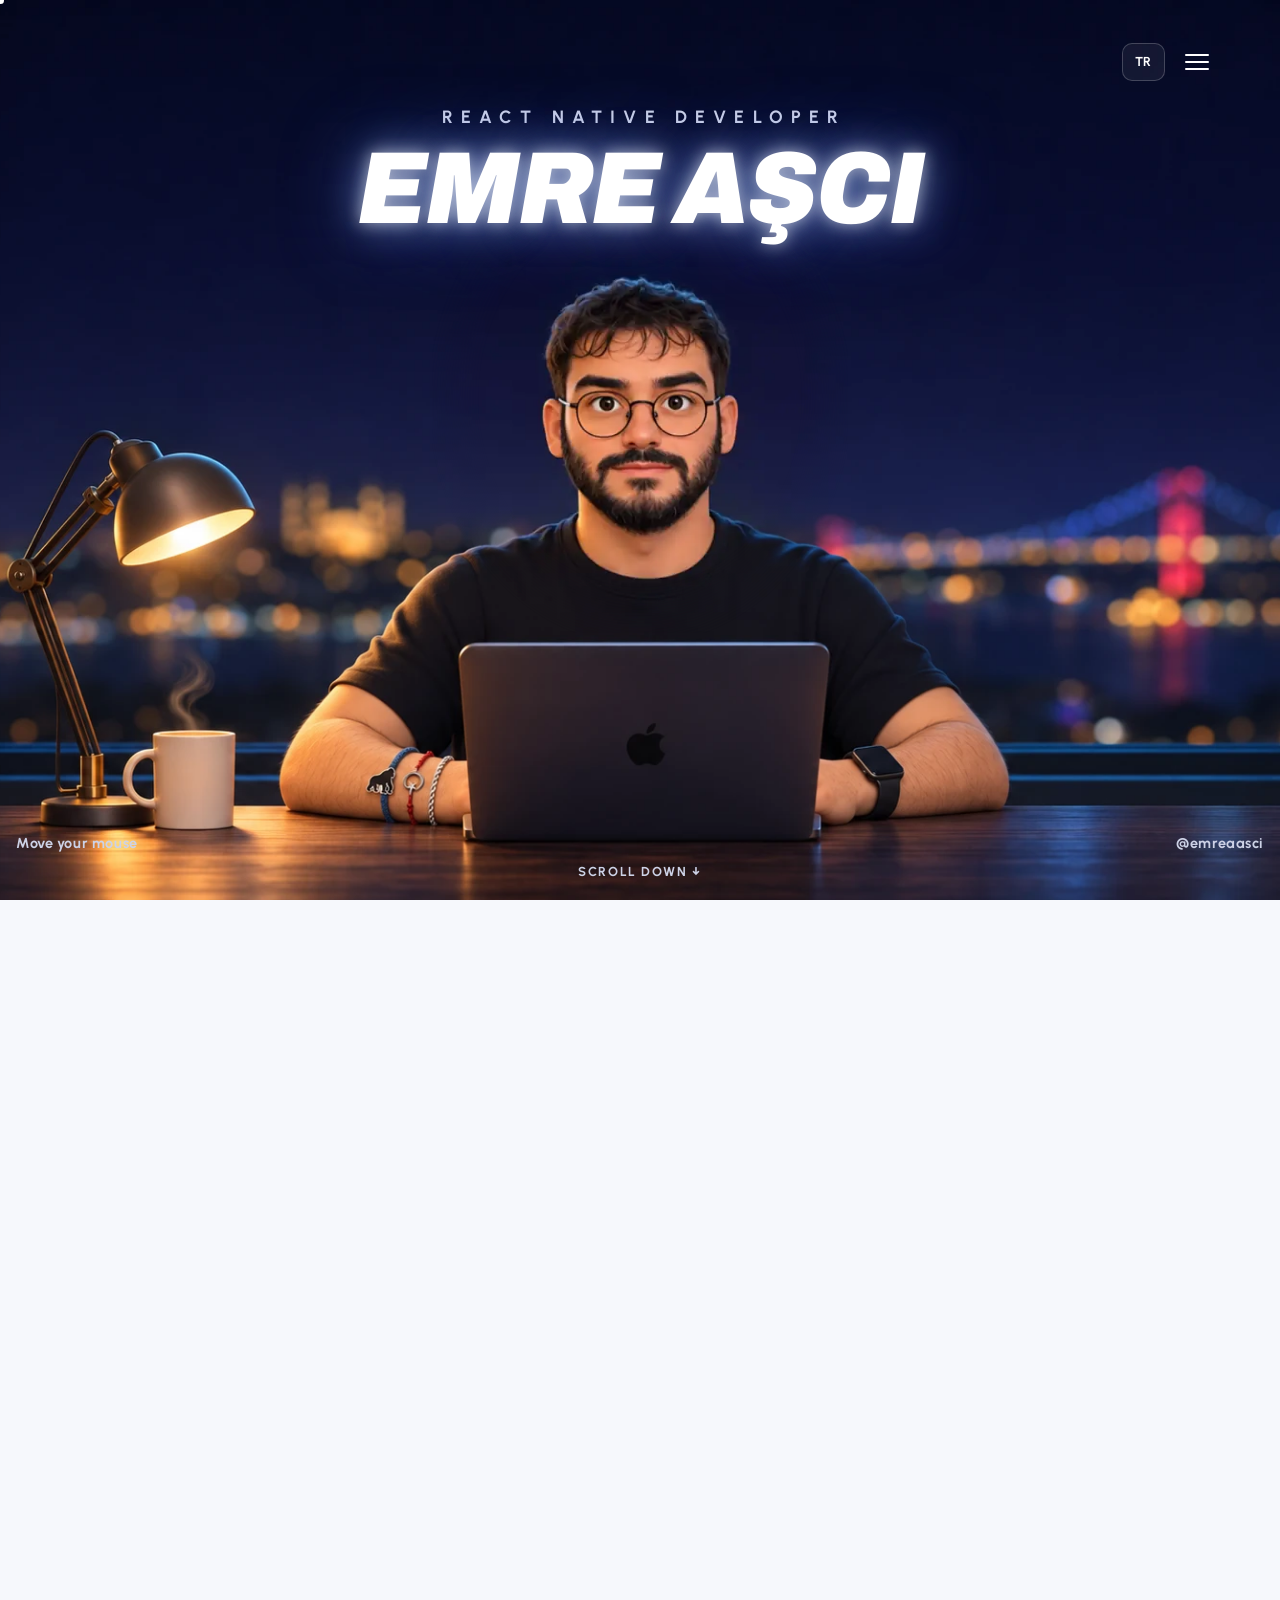
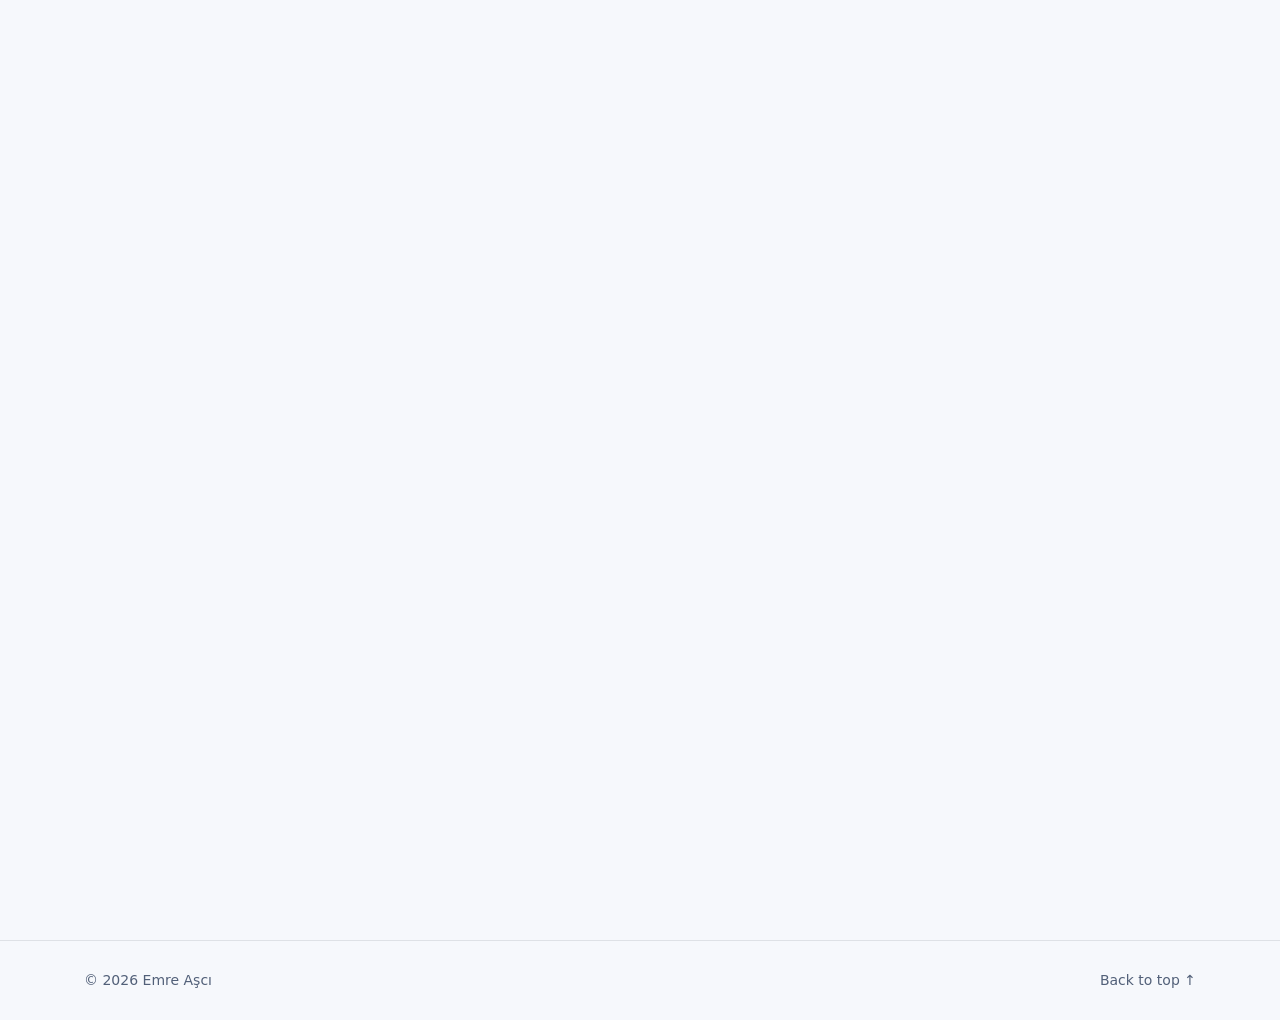
==== index.html @ 595ab2a9 "fix: Safari'de kafa ve kaydırma animasyonu takılıp kalıyordu Safari duraklatılmış videoda kare atlam" ====
<!doctype html>
<html lang="tr" class="no-js">
<head>
  <meta charset="utf-8">
  <meta name="viewport" content="width=device-width, initial-scale=1">
  <title>Emre Aşcı — React Native Developer</title>
  <meta name="description" content="React Native ve Expo ile iOS ve Android uygulamaları geliştiren Bilgisayar Mühendisi. 20.000+ indirme, 10.000+ aktif kullanıcı.">
  <meta property="og:title" content="Emre Aşcı — React Native Developer">
  <meta property="og:description" content="React Native ve Expo ile iOS ve Android uygulamaları geliştiren Bilgisayar Mühendisi.">
  <meta property="og:type" content="website">
  <meta property="og:url" content="https://emreasci.com/">
  <meta name="theme-color" content="#0b1020">
  <link rel="icon" href="assets/favicon.svg" type="image/svg+xml">
  <link rel="stylesheet" href="css/style.css?v=20261101193955">
  <link rel="stylesheet" href="css/anim.css?v=20261101193955">
  <link rel="stylesheet" href="css/hero.css?v=20261101193955">
  <link rel="stylesheet" href="css/phone-ui.css?v=20261101193955">
  <link rel="preconnect" href="https://fonts.googleapis.com">
  <link rel="preconnect" href="https://fonts.gstatic.com" crossorigin>
  <link rel="stylesheet" href="https://fonts.googleapis.com/css2?family=Archivo:ital,wdth,wght@1,62..125,900&family=Urbanist:wght@500;600;700&display=swap">
  <script>document.documentElement.classList.replace('no-js', 'js');</script>
  <script src="js/i18n.js?v=20261101193955" defer></script>
  <script src="js/main.js?v=20261101193955" defer></script>
  <script src="js/hero.js?v=20261101193955" defer></script>
  <script src="js/phone-ui.js?v=20261101193955" defer></script>
</head>
<body>
  <main>
    <div class="story" id="story">
    <section class="hero" id="about" aria-label="Emre Aşcı">
      <div class="hero__frame">
        <img class="hero__plate" src="assets/hero/plate.webp" alt="" width="1670" height="941" fetchpriority="high">
        <canvas class="hero__camera" id="hero-camera" data-frames="assets/desk/camera.json" aria-hidden="true"></canvas>
        <div class="hero__head" id="hero-head" data-look="assets/hero/look.json" aria-hidden="true"></div>

      </div>

      <div class="desk" id="desk-layer" aria-label="Emre'nin masası">
        <div class="desk__frame">
          <img class="desk__plate" src="assets/desk/pov.webp" alt="" width="1916" height="1080" loading="lazy">
          <div class="desk__screen" id="desk-screen" data-quad="838,417 1073,417 1080.4,956.8 834.6,957.3" data-src-width="1916">
            <div class="phone-ui" id="phone-ui">
              <div class="phone-ui__status" aria-hidden="true"><span class="phone-ui__clock">9:41</span><span class="phone-ui__icons"><svg class="sb-signal" viewBox="0 0 17 12"><rect x="0" y="8" width="3" height="4" rx="1"/><rect x="4.6" y="5.5" width="3" height="6.5" rx="1"/><rect x="9.2" y="3" width="3" height="9" rx="1"/><rect x="13.8" y="0" width="3" height="12" rx="1"/></svg><svg class="sb-wifi" viewBox="0 0 16 12"><path d="M1.3 4.8A9.5 9.5 0 0 1 14.7 4.8M3.9 7.4A5.8 5.8 0 0 1 12.1 7.4" fill="none" stroke="currentColor" stroke-width="2.1" stroke-linecap="round"/><path d="M8 11.6L5.6 9.1A3.4 3.4 0 0 1 10.4 9.1Z"/></svg><svg class="sb-battery" viewBox="0 0 28 13"><rect x=".5" y=".5" width="24" height="12" rx="3.8" fill="none" stroke="currentColor" opacity=".4"/><rect x="2.2" y="2.2" width="17" height="8.6" rx="2.2"/><path d="M26 4.5a1.6 1.6 0 0 1 0 4z" opacity=".45"/></svg></span></div>
              <div class="home">
                <div class="home__grid">
                <button class="app-icon" type="button" data-app="about">
                  <span class="app-icon__tile app-icon__tile--avatar"><img src="assets/desk/avatar.webp" alt="" width="64" height="64"></span>
                  <span class="app-icon__label" data-i18n="nav.about">Hakkımda</span>
                </button>
                <button class="app-icon" type="button" data-app="experience">
                  <span class="app-icon__tile" style="--c:#0ea5e9"><svg viewBox="0 0 24 24" aria-hidden="true"><path d="M3 9a2 2 0 0 1 2-2h14a2 2 0 0 1 2 2v9a2 2 0 0 1-2 2H5a2 2 0 0 1-2-2zM8 7V5a2 2 0 0 1 2-2h4a2 2 0 0 1 2 2v2M3 13h18"/></svg></span>
                  <span class="app-icon__label" data-i18n="nav.experience">Deneyim</span>
                </button>
                <button class="app-icon" type="button" data-app="contact">
                  <span class="app-icon__tile" style="--c:#22c55e"><svg viewBox="0 0 24 24" aria-hidden="true"><path d="M3 7a2 2 0 0 1 2-2h14a2 2 0 0 1 2 2v10a2 2 0 0 1-2 2H5a2 2 0 0 1-2-2zM3 7l9 6 9-6"/></svg></span>
                  <span class="app-icon__label" data-i18n="nav.contact">İletişim</span>
                </button>
                <button class="app-icon" type="button" data-app="intime-ik">
                  <span class="app-icon__tile app-icon__tile--img"><img src="assets/icons/intime-ik.webp" alt="" width="64" height="64"></span>
                  <span class="app-icon__label">Intime İK</span>
                </button>
                <button class="app-icon" type="button" data-app="adilpazar">
                  <span class="app-icon__tile app-icon__tile--img"><img src="assets/icons/adilpazar.webp" alt="" width="64" height="64"></span>
                  <span class="app-icon__label">AdilPazar</span>
                </button>
                <button class="app-icon" type="button" data-app="yeni-nesil-ik">
                  <span class="app-icon__tile app-icon__tile--img"><img src="assets/icons/yeni-nesil-ik.webp" alt="" width="64" height="64"></span>
                  <span class="app-icon__label">Yeni Nesil İK</span>
                </button>
                <button class="app-icon" type="button" data-app="nika-ik">
                  <span class="app-icon__tile app-icon__tile--img"><img src="assets/icons/nika-ik.webp" alt="" width="64" height="64"></span>
                  <span class="app-icon__label">Nika İK</span>
                </button>
                <button class="app-icon" type="button" data-app="intime-takip">
                  <span class="app-icon__tile app-icon__tile--img"><img src="assets/icons/intime-takip.webp" alt="" width="64" height="64"></span>
                  <span class="app-icon__label">Intime Takip</span>
                </button>
                <button class="app-icon" type="button" data-app="zaferzone">
                  <span class="app-icon__tile app-icon__tile--img"><img src="assets/icons/zaferzone.webp" alt="" width="64" height="64"></span>
                  <span class="app-icon__label">ZaferZone</span>
                </button>
                <button class="app-icon" type="button" data-app="nikachat">
                  <span class="app-icon__tile app-icon__tile--img"><img src="assets/icons/nikachat.webp" alt="" width="64" height="64"></span>
                  <span class="app-icon__label">NikaChat</span>
                </button>
                <button class="app-icon" type="button" data-app="nikaconnect">
                  <span class="app-icon__tile" style="--c:#2563eb">NX</span>
                  <span class="app-icon__label">NikaConnect</span>
                </button>
                <button class="app-icon" type="button" data-app="nikaphone">
                  <span class="app-icon__tile" style="--c:#16a34a">NP</span>
                  <span class="app-icon__label">NikaPhone</span>
                </button>
                <button class="app-icon" type="button" data-app="waddle">
                  <span class="app-icon__tile app-icon__tile--img"><img src="assets/icons/waddle.webp" alt="" width="64" height="64"></span>
                  <span class="app-icon__label">Waddle</span>
                </button>
                </div>
                <p class="home__hint" data-i18n="phone.hint">Bir uygulamaya dokun</p>
              </div>
              <div class="apps">
              <section class="app" data-app-screen="about" aria-label="Hakkımda" hidden>
                <header class="app__bar">
                  <button class="app__back" type="button" data-close-app><svg viewBox="0 0 24 24" aria-hidden="true"><path d="M15 6l-6 6 6 6"/></svg><span data-i18n="phone.back">Geri</span></button>
                  <span class="app__title" data-i18n="nav.about">Hakkımda</span>
                </header>
                <div class="app__body">
                  <div class="contact-card">
                    <img class="contact-card__avatar" src="assets/desk/avatar.webp" alt="Emre Aşcı" width="128" height="128">
                    <h2 class="contact-card__name">Emre Aşcı</h2>
                    <p class="contact-card__sub">React Native Developer</p>
                  </div>
                  <p class="ios-note" data-i18n="hero.summary">React Native ve Expo ile iOS ve Android uygulamaları geliştiren, 2+ yıl deneyimli Bilgisayar Mühendisiyim. Kurumsal İK uygulamalarından e-ticarete, gerçek zamanlı iletişimden OCR'a kadar fikirleri mağazada yayında olan ürünlere dönüştürüyorum.</p>
                  <p class="ios-sec" data-i18n="phone.sec.numbers">Rakamlar</p>
                  <ul class="ios-group">
                    <li class="row"><span data-i18n="about.downloads">İndirme</span><span class="row__value stat__num" data-count="20" data-suffix="K+">20K+</span></li>
                    <li class="row"><span data-i18n="about.users">Aktif kullanıcı</span><span class="row__value stat__num" data-count="10" data-suffix="K+">10K+</span></li>
                    <li class="row"><span data-i18n="about.years">Yıl deneyim</span><span class="row__value stat__num" data-count="2" data-suffix="+">2+</span></li>
                    <li class="row"><span data-i18n="about.projects">Yayınlanan proje</span><span class="row__value stat__num" data-count="9" data-suffix="">9</span></li>
                  </ul>
                  <p class="ios-sec" data-i18n="phone.sec.education">Eğitim</p>
                  <ul class="ios-group">
                    <li class="row row--stack"><span data-i18n="education.degree">Bilgisayar Mühendisliği, Lisans</span><span class="row__sub">Bandırma Onyedi Eylül Üniversitesi · 2020–2024</span></li>
                  </ul>
                  <p class="ios-sec" data-i18n="phone.sec.skills">Yetenekler</p>
                  <ul class="ios-group">
                    <li class="row row--stack"><span data-i18n="skills.mobile">Mobil</span><span class="row__sub">React Native, Expo, TypeScript, Swift, Kotlin, Expo Modules API, Config Plugins, Expo Router</span></li>
                    <li class="row row--stack"><span data-i18n="skills.ui">Arayüz ve durum</span><span class="row__sub">Reanimated, Skia, Lottie, NativeWind, React Native Paper, Redux Toolkit, Zustand, TanStack Query</span></li>
                    <li class="row row--stack"><span data-i18n="skills.realtime">Gerçek zamanlı iletişim</span><span class="row__sub">SignalR, WebSocket, WebRTC, LiveKit, SIP / Linphone, Asterisk, CallKit, PushKit</span></li>
                    <li class="row row--stack"><span data-i18n="skills.device">Cihaz özellikleri</span><span class="row__sub" data-i18n="skills.device.list">Bluetooth Low Energy, NFC (HCE), kamera ve QR, harita, arka plan konum, SQLite ile çevrimdışı</span></li>
                    <li class="row row--stack"><span data-i18n="skills.devops">Yayın ve DevOps</span><span class="row__sub">EAS Build / Submit / Update, App Store Connect, Google Play Console, Docker, Nginx, GitLab CI, GitHub Actions</span></li>
                    <li class="row row--stack"><span data-i18n="skills.ai">Yapay zekâ</span><span class="row__sub" data-i18n="skills.ai.list">Python, PaddleOCR, Whisper ve Faster-Whisper fine-tuning, Claude Code ile yapay zekâ destekli geliştirme</span></li>
                  </ul>
                </div>
              </section>
              <section class="app" data-app-screen="experience" aria-label="Deneyim" hidden>
                <header class="app__bar">
                  <button class="app__back" type="button" data-close-app><svg viewBox="0 0 24 24" aria-hidden="true"><path d="M15 6l-6 6 6 6"/></svg><span data-i18n="phone.back">Geri</span></button>
                  <span class="app__title" data-i18n="nav.experience">Deneyim</span>
                </header>
                <div class="app__body">
                  <div class="exp-head">
                    <span class="exp-head__logo" aria-hidden="true">in</span>
                    <div><h2>React Native Developer</h2><p>Intime Info Yazılım Çözümleri A.Ş.</p><p class="exp-head__meta"><span data-i18n="experience.date">09/2024 — Devam ediyor</span> · <span data-i18n="experience.location">İstanbul</span></p></div>
                  </div>
                  <p class="ios-sec" data-i18n="phone.sec.work">Yaptıklarım</p>
                  <ul class="ios-group">
                    <li class="row row--text" data-i18n="experience.b1">PDKS, izin, masraf ve avans dahil 20 modüllü Intime İK uygulamasını geliştirdim: 20.000+ indirme, 10.000+ aktif kullanıcı.</li>
                    <li class="row row--text" data-i18n="experience.b2">PaddleOCR'ı fine-tune ederek fiş fotoğrafından işyeri, tarih ve tutarı otomatik çıkaran masraf özelliğini yaptım.</li>
                    <li class="row row--text" data-i18n="experience.b3">AdilPazar e-ticaret uygulamasını iOS ve Android için sıfırdan tek başıma geliştirip yayına aldım (10.000+ indirme).</li>
                    <li class="row row--text" data-i18n="experience.b4">SignalR/WebSocket ile gerçek zamanlı mesajlaşma, Linphone SDK ile VoIP ve uygulama kapalıyken çalışan konum takibi geliştirdim.</li>
                    <li class="row row--text" data-i18n="experience.b5">Whisper'ı fine-tune ederek santral görüşmelerini metne çeviren bir STT modeli eğittim; EAS, TestFlight ve Google Play yayın süreçlerini yönettim.</li>
                  </ul>
                  <p class="ios-sec" data-i18n="phone.sec.stack">Teknolojiler</p>
                  <ul class="ios-group">
                    <li class="row row--text">React Native · Expo · TypeScript · Redux Toolkit · Firebase · SignalR · PaddleOCR · Whisper</li>
                  </ul>
                </div>
              </section>
              <section class="app" data-app-screen="contact" aria-label="İletişim" hidden>
                <header class="app__bar">
                  <button class="app__back" type="button" data-close-app><svg viewBox="0 0 24 24" aria-hidden="true"><path d="M15 6l-6 6 6 6"/></svg><span data-i18n="phone.back">Geri</span></button>
                  <span class="app__title" data-i18n="nav.contact">İletişim</span>
                </header>
                <div class="app__body">
                  <div class="contact-card">
                    <img class="contact-card__avatar" src="assets/desk/avatar.webp" alt="" width="128" height="128">
                    <h2 class="contact-card__name">Emre Aşcı</h2>
                    <p class="contact-card__sub" data-i18n="contact.lead">Yeni bir uygulama fikri, iş teklifi ya da sadece merhaba demek için yazabilirsin.</p>
                  </div>
                  <div class="ios-actions">
                    <a class="ios-action" href="mailto:emreaasci@gmail.com"><svg viewBox="0 0 24 24"><path d="M3 7a2 2 0 0 1 2-2h14a2 2 0 0 1 2 2v10a2 2 0 0 1-2 2H5a2 2 0 0 1-2-2zM3 7l9 6 9-6"/></svg><span data-i18n="phone.act.mail">e-posta</span></a>
                    <a class="ios-action" href="https://linkedin.com/in/emreaasci" target="_blank" rel="noopener"><svg viewBox="0 0 24 24"><path d="M6 9v9M6 6v.01M10 18v-5a3 3 0 0 1 6 0v5M10 10v8"/></svg><span>LinkedIn</span></a>
                    <a class="ios-action" href="https://github.com/emreaasci" target="_blank" rel="noopener"><svg viewBox="0 0 24 24"><path d="M9 19c-4 1.3-4-2-6-2.5m12 4.5v-3.5c0-1 .1-1.4-.5-2 2.8-.3 5.5-1.4 5.5-6a4.6 4.6 0 0 0-1.3-3.2 4.2 4.2 0 0 0-.1-3.2s-1.1-.3-3.5 1.3a12 12 0 0 0-6.2 0C6.5 2.8 5.4 3.1 5.4 3.1a4.2 4.2 0 0 0-.1 3.2A4.6 4.6 0 0 0 4 9.5c0 4.6 2.7 5.7 5.5 6-.6.6-.6 1.2-.5 2V21"/></svg><span>GitHub</span></a>
                  </div>
                  <ul class="ios-group">
                    <li class="row row--stack"><span class="row__label" data-i18n="phone.act.mail">e-posta</span><a class="row__link" href="mailto:emreaasci@gmail.com">emreaasci@gmail.com</a></li>
                    <li class="row row--stack"><span class="row__label">LinkedIn</span><a class="row__link" href="https://linkedin.com/in/emreaasci" target="_blank" rel="noopener">linkedin.com/in/emreaasci</a></li>
                    <li class="row row--stack"><span class="row__label">GitHub</span><a class="row__link" href="https://github.com/emreaasci" target="_blank" rel="noopener">github.com/emreaasci</a></li>
                  </ul>
                </div>
              </section>
              <section class="app app--project" data-app-screen="intime-ik" aria-label="Intime İK" hidden>
                <header class="app__bar">
                  <button class="app__back" type="button" data-close-app><svg viewBox="0 0 24 24" aria-hidden="true"><path d="M15 6l-6 6 6 6"/></svg><span data-i18n="phone.back">Geri</span></button>
                  <span class="app__title">Intime İK</span>
                </header>
                <div class="app__body">
                  <div class="store-head">
                    <span class="app-icon__tile app-icon__tile--img"><img src="assets/icons/intime-ik.webp" alt="" width="64" height="64"></span>
                    <div><h2>Intime İK</h2><p>React Native</p></div>
                  </div>
                  <p class="ios-note" data-i18n="projects.intime-ik.desc">PDKS, izin, masraf ve avans dahil 20 modüllü insan kaynakları uygulaması. Masraf modülünde fiş fotoğrafından OCR ile otomatik masraf girişi.</p>
                  <ul class="ios-group">
                    <li class="row"><span data-i18n="projects.kpi.downloads">indirme</span><span class="row__value">20K+</span></li>
                    <li class="row"><span data-i18n="projects.kpi.users">aktif kullanıcı</span><span class="row__value">10K+</span></li>
                  </ul>
                  <p class="ios-sec" data-i18n="phone.sec.stack">Teknolojiler</p>
                  <ul class="ios-group">
                    <li class="row row--text">React Native · Expo · PaddleOCR</li>
                  </ul>
                  <ul class="ios-group">
                    <li class="row"><a class="row__link row__link--full" href="https://apps.apple.com/tr/app/i-ntime-i-k/id6476069338" target="_blank" rel="noopener">App Store<svg class="row__chev" viewBox="0 0 24 24" aria-hidden="true"><path d="M9 6l6 6-6 6"/></svg></a></li>
                  </ul>
                </div>
              </section>
              <section class="app app--project" data-app-screen="adilpazar" aria-label="AdilPazar" hidden>
                <header class="app__bar">
                  <button class="app__back" type="button" data-close-app><svg viewBox="0 0 24 24" aria-hidden="true"><path d="M15 6l-6 6 6 6"/></svg><span data-i18n="phone.back">Geri</span></button>
                  <span class="app__title">AdilPazar</span>
                </header>
                <div class="app__body">
                  <div class="store-head">
                    <span class="app-icon__tile app-icon__tile--img"><img src="assets/icons/adilpazar.webp" alt="" width="64" height="64"></span>
                    <div><h2>AdilPazar</h2><p>React Native</p></div>
                  </div>
                  <p class="ios-note" data-i18n="projects.adilpazar.desc">iOS ve Android e-ticaret uygulaması. Sıfırdan tek başıma geliştirip yayına aldım; Firebase ve Meta Ads entegrasyonuyla kampanyalar ölçülebilir hale geldi.</p>
                  <ul class="ios-group">
                    <li class="row"><span data-i18n="projects.kpi.downloads">indirme</span><span class="row__value">10K+</span></li>
                    <li class="row"><span data-i18n="projects.kpi.solo">geliştirme</span><span class="row__value">Solo</span></li>
                  </ul>
                  <p class="ios-sec" data-i18n="phone.sec.stack">Teknolojiler</p>
                  <ul class="ios-group">
                    <li class="row row--text">React Native · Expo · Firebase · Meta SDK</li>
                  </ul>
                  <ul class="ios-group">
                    <li class="row"><a class="row__link row__link--full" href="https://apps.apple.com/tr/app/adilpazar/id6621252954" target="_blank" rel="noopener">App Store<svg class="row__chev" viewBox="0 0 24 24" aria-hidden="true"><path d="M9 6l6 6-6 6"/></svg></a></li>
                    <li class="row"><a class="row__link row__link--full" href="https://play.google.com/store/apps/details?id=com.adilpazar.adilpazarapp" target="_blank" rel="noopener">Google Play<svg class="row__chev" viewBox="0 0 24 24" aria-hidden="true"><path d="M9 6l6 6-6 6"/></svg></a></li>
                  </ul>
                </div>
              </section>
              <section class="app app--project" data-app-screen="yeni-nesil-ik" aria-label="Yeni Nesil İK" hidden>
                <header class="app__bar">
                  <button class="app__back" type="button" data-close-app><svg viewBox="0 0 24 24" aria-hidden="true"><path d="M15 6l-6 6 6 6"/></svg><span data-i18n="phone.back">Geri</span></button>
                  <span class="app__title">Yeni Nesil İK</span>
                </header>
                <div class="app__body">
                  <div class="store-head">
                    <span class="app-icon__tile app-icon__tile--img"><img src="assets/icons/yeni-nesil-ik.webp" alt="" width="64" height="64"></span>
                    <div><h2>Yeni Nesil İK</h2><p>React Native</p></div>
                  </div>
                  <p class="ios-note" data-i18n="projects.yeni-nesil-ik.desc">Intime İK kod tabanını farklı bir markaya uyarlayarak ayrı bir ürün olarak çıkardığım İK uygulaması.</p>
                  <p class="ios-sec" data-i18n="phone.sec.stack">Teknolojiler</p>
                  <ul class="ios-group">
                    <li class="row row--text">React Native · Expo · White-label</li>
                  </ul>
                  <ul class="ios-group">
                    <li class="row"><a class="row__link row__link--full" href="https://apps.apple.com/tr/app/yeni-nesil-ik/id6748312376" target="_blank" rel="noopener">App Store<svg class="row__chev" viewBox="0 0 24 24" aria-hidden="true"><path d="M9 6l6 6-6 6"/></svg></a></li>
                  </ul>
                </div>
              </section>
              <section class="app app--project" data-app-screen="nika-ik" aria-label="Nika İK" hidden>
                <header class="app__bar">
                  <button class="app__back" type="button" data-close-app><svg viewBox="0 0 24 24" aria-hidden="true"><path d="M15 6l-6 6 6 6"/></svg><span data-i18n="phone.back">Geri</span></button>
                  <span class="app__title">Nika İK</span>
                </header>
                <div class="app__body">
                  <div class="store-head">
                    <span class="app-icon__tile app-icon__tile--img"><img src="assets/icons/nika-ik.webp" alt="" width="64" height="64"></span>
                    <div><h2>Nika İK</h2><p>React Native</p></div>
                  </div>
                  <p class="ios-note" data-i18n="projects.nika-ik.desc">Aynı kod tabanından türetilen, kendi markasıyla yayında olan bir başka İK uygulaması.</p>
                  <p class="ios-sec" data-i18n="phone.sec.stack">Teknolojiler</p>
                  <ul class="ios-group">
                    <li class="row row--text">React Native · Expo · White-label</li>
                  </ul>
                  <ul class="ios-group">
                    <li class="row"><a class="row__link row__link--full" href="https://apps.apple.com/tr/app/nika-ik/id6743707363" target="_blank" rel="noopener">App Store<svg class="row__chev" viewBox="0 0 24 24" aria-hidden="true"><path d="M9 6l6 6-6 6"/></svg></a></li>
                    <li class="row"><a class="row__link row__link--full" href="https://play.google.com/store/apps/details?id=com.nikateknoloji.nikaik" target="_blank" rel="noopener">Google Play<svg class="row__chev" viewBox="0 0 24 24" aria-hidden="true"><path d="M9 6l6 6-6 6"/></svg></a></li>
                  </ul>
                </div>
              </section>
              <section class="app app--project" data-app-screen="intime-takip" aria-label="Intime Takip" hidden>
                <header class="app__bar">
                  <button class="app__back" type="button" data-close-app><svg viewBox="0 0 24 24" aria-hidden="true"><path d="M15 6l-6 6 6 6"/></svg><span data-i18n="phone.back">Geri</span></button>
                  <span class="app__title">Intime Takip</span>
                </header>
                <div class="app__body">
                  <div class="store-head">
                    <span class="app-icon__tile app-icon__tile--img"><img src="assets/icons/intime-takip.webp" alt="" width="64" height="64"></span>
                    <div><h2>Intime Takip</h2><p>React Native</p></div>
                  </div>
                  <p class="ios-note" data-i18n="projects.intime-takip.desc">Saha çalışanlarını mesai saatlerinde, uygulama kapalıyken bile konum güncellemeleriyle takip eden uygulama.</p>
                  <p class="ios-sec" data-i18n="phone.sec.stack">Teknolojiler</p>
                  <ul class="ios-group">
                    <li class="row row--text">React Native · <span data-i18n="projects.tag.bglocation">Arka plan konum</span></li>
                  </ul>
                  <ul class="ios-group">
                    <li class="row"><a class="row__link row__link--full" href="https://apps.apple.com/tr/app/intimetakip-saha-y%C3%B6netimi/id6748349379" target="_blank" rel="noopener">App Store<svg class="row__chev" viewBox="0 0 24 24" aria-hidden="true"><path d="M9 6l6 6-6 6"/></svg></a></li>
                    <li class="row"><a class="row__link row__link--full" href="https://play.google.com/store/apps/details?id=com.developerintime.intimetakip" target="_blank" rel="noopener">Google Play<svg class="row__chev" viewBox="0 0 24 24" aria-hidden="true"><path d="M9 6l6 6-6 6"/></svg></a></li>
                  </ul>
                </div>
              </section>
              <section class="app app--project" data-app-screen="zaferzone" aria-label="ZaferZone" hidden>
                <header class="app__bar">
                  <button class="app__back" type="button" data-close-app><svg viewBox="0 0 24 24" aria-hidden="true"><path d="M15 6l-6 6 6 6"/></svg><span data-i18n="phone.back">Geri</span></button>
                  <span class="app__title">ZaferZone</span>
                </header>
                <div class="app__body">
                  <div class="store-head">
                    <span class="app-icon__tile app-icon__tile--img"><img src="assets/icons/zaferzone.webp" alt="" width="64" height="64"></span>
                    <div><h2>ZaferZone</h2><p>React Native</p></div>
                  </div>
                  <p class="ios-note" data-i18n="projects.zaferzone.desc">Okul giriş-çıkış ve geç kalma bilgisini velilere anında bildiren, veli, öğrenci, öğretmen ve güvenlik rollerine sahip okul uygulaması.</p>
                  <p class="ios-sec" data-i18n="phone.sec.stack">Teknolojiler</p>
                  <ul class="ios-group">
                    <li class="row row--text">React Native · <span data-i18n="projects.tag.push">Push bildirim</span></li>
                  </ul>
                  <ul class="ios-group">
                    <li class="row"><a class="row__link row__link--full" href="https://apps.apple.com/tr/app/zafer-zone/id6808615714" target="_blank" rel="noopener">App Store<svg class="row__chev" viewBox="0 0 24 24" aria-hidden="true"><path d="M9 6l6 6-6 6"/></svg></a></li>
                  </ul>
                </div>
              </section>
              <section class="app app--project" data-app-screen="nikachat" aria-label="NikaChat" hidden>
                <header class="app__bar">
                  <button class="app__back" type="button" data-close-app><svg viewBox="0 0 24 24" aria-hidden="true"><path d="M15 6l-6 6 6 6"/></svg><span data-i18n="phone.back">Geri</span></button>
                  <span class="app__title">NikaChat</span>
                </header>
                <div class="app__body">
                  <div class="store-head">
                    <span class="app-icon__tile app-icon__tile--img"><img src="assets/icons/nikachat.webp" alt="" width="64" height="64"></span>
                    <div><h2>NikaChat</h2><p>React Native</p></div>
                  </div>
                  <p class="ios-note" data-i18n="projects.nikachat.desc">Gerçek zamanlı mesajlaşma ve dosya paylaşımı uygulaması.</p>
                  <p class="ios-sec" data-i18n="phone.sec.stack">Teknolojiler</p>
                  <ul class="ios-group">
                    <li class="row row--text">React Native · SignalR · WebSocket</li>
                  </ul>
                  <ul class="ios-group">
                    <li class="row"><a class="row__link row__link--full" href="https://apps.apple.com/tr/app/nikachat/id6761252189" target="_blank" rel="noopener">App Store<svg class="row__chev" viewBox="0 0 24 24" aria-hidden="true"><path d="M9 6l6 6-6 6"/></svg></a></li>
                    <li class="row"><a class="row__link row__link--full" href="https://play.google.com/store/apps/details?id=com.nikateknoloji.nikachat" target="_blank" rel="noopener">Google Play<svg class="row__chev" viewBox="0 0 24 24" aria-hidden="true"><path d="M9 6l6 6-6 6"/></svg></a></li>
                  </ul>
                </div>
              </section>
              <section class="app app--project" data-app-screen="nikaconnect" aria-label="NikaConnect" hidden>
                <header class="app__bar">
                  <button class="app__back" type="button" data-close-app><svg viewBox="0 0 24 24" aria-hidden="true"><path d="M15 6l-6 6 6 6"/></svg><span data-i18n="phone.back">Geri</span></button>
                  <span class="app__title">NikaConnect</span>
                </header>
                <div class="app__body">
                  <div class="store-head">
                    <span class="app-icon__tile" style="--c:#2563eb">NX</span>
                    <div><h2>NikaConnect</h2><p>React Native</p></div>
                  </div>
                  <p class="ios-note" data-i18n="projects.nikaconnect.desc">Mesajlaşma, sesli ve görüntülü görüşmeyi bir arada sunan iletişim uygulaması.</p>
                  <p class="ios-sec" data-i18n="phone.sec.stack">Teknolojiler</p>
                  <ul class="ios-group">
                    <li class="row row--text">React Native · WebRTC · LiveKit</li>
                  </ul>
                </div>
              </section>
              <section class="app app--project" data-app-screen="nikaphone" aria-label="NikaPhone" hidden>
                <header class="app__bar">
                  <button class="app__back" type="button" data-close-app><svg viewBox="0 0 24 24" aria-hidden="true"><path d="M15 6l-6 6 6 6"/></svg><span data-i18n="phone.back">Geri</span></button>
                  <span class="app__title">NikaPhone</span>
                </header>
                <div class="app__body">
                  <div class="store-head">
                    <span class="app-icon__tile" style="--c:#16a34a">NP</span>
                    <div><h2>NikaPhone</h2><p>React Native</p></div>
                  </div>
                  <p class="ios-note" data-i18n="projects.nikaphone.desc">Asterisk santraline SIP ile bağlanan, native modül tabanlı sesli ve görüntülü görüşme uygulaması.</p>
                  <p class="ios-sec" data-i18n="phone.sec.stack">Teknolojiler</p>
                  <ul class="ios-group">
                    <li class="row row--text">React Native · Linphone SDK · Asterisk · SIP</li>
                  </ul>
                </div>
              </section>
              <section class="app app--project" data-app-screen="waddle" aria-label="Waddle" hidden>
                <header class="app__bar">
                  <button class="app__back" type="button" data-close-app><svg viewBox="0 0 24 24" aria-hidden="true"><path d="M15 6l-6 6 6 6"/></svg><span data-i18n="phone.back">Geri</span></button>
                  <span class="app__title">Waddle</span>
                </header>
                <div class="app__body">
                  <div class="store-head">
                    <span class="app-icon__tile app-icon__tile--img"><img src="assets/icons/waddle.webp" alt="" width="64" height="64"></span>
                    <div><h2>Waddle</h2><p>React Native</p></div>
                  </div>
                  <p class="ios-note" data-i18n="projects.waddle.desc">Hava durumunu sıkıcı olmaktan çıkaran bir uygulama: her hava için Skia ile çizilmiş, efektli ayrı bir sahne. Ana ekran widget'ları, sabah özeti ve yağmur bildirimleri; 12 dilde.</p>
                  <p class="ios-sec" data-i18n="phone.sec.stack">Teknolojiler</p>
                  <ul class="ios-group">
                    <li class="row row--text">React Native · Expo · Skia · Reanimated · WeatherKit · Cloudflare Workers</li>
                  </ul>
                  <ul class="ios-group">
                    <li class="row"><a class="row__link row__link--full" href="apps/waddle/privacy/" target="_blank" rel="noopener"><span data-i18n="phone.privacy">Gizlilik Politikası</span><svg class="row__chev" viewBox="0 0 24 24" aria-hidden="true"><path d="M9 6l6 6-6 6"/></svg></a></li>
                  </ul>
                </div>
              </section>
            </div>
              <div class="lock" id="lock-screen">
              <p class="lock__date">1 Kas Paz</p>
              <p class="lock__time">9:41</p>
              <div class="lock__bottom">
                <span class="lock__btn" aria-hidden="true"><svg viewBox="0 0 24 24"><path d="M9 2h6l-1 7h-4zM10 9h4v13h-4z"/></svg></span>
                <button class="lock__unlock" type="button" data-i18n="lock.hint">Açmak için yukarı kaydır</button>
                <span class="lock__btn" aria-hidden="true"><svg viewBox="0 0 24 24"><path d="M4 8h3l2-3h6l2 3h3v11H4zM12 17a4 4 0 1 0 0-8 4 4 0 0 0 0 8z"/></svg></span>
              </div>
            </div>
            <div class="phone-ui__homebar" aria-hidden="true"></div>
            </div>
          </div>
        </div>
      </div>

      <div class="hero__copy">
        <p class="hero__eyebrow">React Native Developer</p>
        <h1 class="hero__title">EMRE AŞCI</h1>
      </div>
      <p class="hero__caption hero__caption--left" data-i18n="hero.hint">Fareni gezdir</p>
      <a class="hero__caption hero__caption--right" href="https://github.com/emreaasci" target="_blank" rel="noopener">@emreaasci</a>

      <header class="header">
        <div class="hero__actions">
          <button class="lang-toggle" id="lang-toggle" type="button" aria-label="Switch to English">EN</button>
          <button class="menu-toggle" id="menu-toggle" type="button" aria-expanded="false" aria-controls="nav" aria-label="Menü">
            <span></span><span></span><span></span>
          </button>
        </div>
        <nav class="nav" id="nav" aria-label="Menü">
          <a href="#desk" data-open-app="about" data-i18n="nav.about">Hakkımda</a>
          <a href="#desk" data-open-app="experience" data-i18n="nav.experience">Deneyim</a>
          <a href="#desk" data-open-app="intime-ik" data-i18n="nav.projects">Projeler</a>
          <a href="#desk" data-open-app="about" data-i18n="nav.skills">Yetenekler</a>
          <a href="#desk" data-open-app="contact" data-i18n="nav.contact">İletişim</a>
        </nav>
      </header>

      <div class="cursor" aria-hidden="true"><span class="cursor__ring"></span><span class="cursor__dot"></span></div>
      <a class="hero__scroll" href="#desk" data-i18n="hero.scroll">Aşağı kaydır</a>
    </section>
    <span class="story__end" id="desk" aria-hidden="true"></span>
    </div>

  </main>

  <footer class="footer">
    <div class="container footer__inner">
      <p>© 2026 Emre Aşcı</p>
      <!-- Uygulamalar / Gizlilik politikası linkleri buraya gelecek -->
      <a href="#about" data-i18n="footer.top">Başa dön ↑</a>
    </div>
  </footer>
</body>
</html>
---- css/style.css ----
:root {
  --bg: #0b1020;
  --bg-2: #111831;
  --surface: #141c36;
  --surface-2: #1b2445;
  --border: rgba(148, 163, 184, 0.16);
  --border-strong: rgba(148, 163, 184, 0.32);
  --text: #e6ebf5;
  --muted: #94a3b8;
  --accent: #22d3ee;
  --accent-ink: #04252c;
  --accent-soft: rgba(34, 211, 238, 0.12);
  --accent-2: #f472b6;
  --accent-2-ink: #4a0d2a;
  --phone-frame: #cbd5e1;
  --radius: 14px;
  --maxw: 1160px;
  --font: ui-sans-serif, system-ui, -apple-system, "Segoe UI", Roboto, "Helvetica Neue", Arial, sans-serif;
  --mono: ui-monospace, SFMono-Regular, Menlo, Consolas, monospace;
  color-scheme: dark;
}

@media (prefers-color-scheme: light) {
  :root {
    --bg: #f6f8fc;
    --bg-2: #eef2f9;
    --surface: #ffffff;
    --surface-2: #f1f5fb;
    --border: rgba(15, 23, 42, 0.1);
    --border-strong: rgba(15, 23, 42, 0.2);
    --text: #0f172a;
    --muted: #526079;
    --accent: #0e7490;
    --accent-ink: #ffffff;
    --accent-soft: rgba(14, 116, 144, 0.1);
    --accent-2: #db2777;
    --accent-2-ink: #ffffff;
    --phone-frame: #1e293b;
    color-scheme: light;
  }
}

*, *::before, *::after { box-sizing: border-box; }

html { scroll-behavior: smooth; scroll-padding-top: 80px; }

body {
  margin: 0;
  background: var(--bg);
  color: var(--text);
  font-family: var(--font);
  font-size: 17px;
  line-height: 1.65;
  -webkit-font-smoothing: antialiased;
  overflow-x: hidden;
}

img { max-width: 100%; display: block; }
.nowrap { white-space: nowrap; }
a { color: inherit; }

.container { width: 100%; max-width: var(--maxw); margin: 0 auto; padding: 0 24px; }
@media (max-width: 600px) { .container { padding: 0 16px; } }

/* Header */
.header {
  position: sticky; top: 0; z-index: 50;
  background: color-mix(in srgb, var(--bg) 82%, transparent);
  border-bottom: 1px solid var(--border);
}
@supports (backdrop-filter: blur(8px)) {
  .header { backdrop-filter: saturate(160%) blur(12px); -webkit-backdrop-filter: saturate(160%) blur(12px); }
}
.header__inner { display: flex; align-items: center; justify-content: space-between; gap: 16px; height: 64px; }
.logo { display: flex; align-items: center; gap: 10px; text-decoration: none; font-weight: 700; letter-spacing: -0.01em; }
.logo__mark {
  display: grid; place-items: center; width: 34px; height: 34px; border-radius: 10px;
  background: var(--accent); color: var(--accent-ink); font-size: 13px; font-weight: 800;
}
.nav { display: flex; gap: 4px; }
.nav a {
  text-decoration: none; color: var(--muted); font-size: 15px; font-weight: 500;
  padding: 8px 12px; border-radius: 10px; transition: color .2s, background-color .2s;
}
.nav a:hover { color: var(--text); background: var(--surface); }
.header__actions { display: flex; align-items: center; gap: 8px; }
.lang-toggle {
  font: inherit; font-size: 13px; font-weight: 700; letter-spacing: .04em; cursor: pointer;
  color: var(--text); background: var(--surface); border: 1px solid var(--border-strong);
  border-radius: 10px; padding: 7px 12px; transition: border-color .2s, color .2s;
}
.lang-toggle:hover { border-color: var(--accent); color: var(--accent); }
.menu-toggle {
  display: none; width: 40px; height: 40px; border-radius: 10px; cursor: pointer;
  background: var(--surface); border: 1px solid var(--border-strong);
  flex-direction: column; align-items: center; justify-content: center; gap: 6px;
}
.menu-toggle span { display: block; width: 18px; height: 2px; border-radius: 2px; background: var(--text); transition: transform .25s; }
.menu-toggle[aria-expanded="true"] span:first-child { transform: translateY(4px) rotate(45deg); }
.menu-toggle[aria-expanded="true"] span:last-child { transform: translateY(-4px) rotate(-45deg); }

@media (max-width: 760px) {
  .menu-toggle { display: flex; }
  .nav {
    position: absolute; top: 64px; left: 0; right: 0;
    flex-direction: column; gap: 0; padding: 8px 16px 16px;
    background: var(--bg); border-bottom: 1px solid var(--border);
    display: none;
  }
  .nav.is-open { display: flex; }
  .nav a { padding: 12px; font-size: 17px; }
}

/* Buttons */
.btn {
  display: inline-flex; align-items: center; justify-content: center; gap: 8px;
  padding: 13px 22px; border-radius: 12px; font-weight: 600; font-size: 16px;
  text-decoration: none; border: 1px solid transparent;
  transition: transform .2s, background-color .2s, border-color .2s, color .2s;
}
.btn:hover { transform: translateY(-2px); }
.btn--primary { background: var(--accent); color: var(--accent-ink); }
.btn--ghost { border-color: var(--border-strong); color: var(--text); background: transparent; }
.btn--ghost:hover { border-color: var(--accent); color: var(--accent); }

/* Hero */
.hero { position: relative; padding: 72px 0 48px; overflow: hidden; }
.hero::before, .hero::after {
  content: ""; position: absolute; z-index: -1; border-radius: 50%; pointer-events: none;
  filter: blur(80px); opacity: .5;
}
.hero::before { width: 520px; height: 520px; right: -120px; top: -80px; background: var(--accent-soft); opacity: 1; }
.hero::after { width: 360px; height: 360px; left: -140px; bottom: 40px; background: color-mix(in srgb, var(--accent-2) 14%, transparent); opacity: 1; }
.hero__inner { display: grid; grid-template-columns: minmax(0, 1.1fr) minmax(0, .9fr); gap: 48px; align-items: center; }
.eyebrow { display: inline-flex; align-items: center; gap: 10px; margin: 0 0 12px; color: var(--muted); font-weight: 500; }
.dot { width: 8px; height: 8px; border-radius: 50%; background: #34d399; box-shadow: 0 0 0 4px rgba(52, 211, 153, .18); }
.hero__title { font-size: clamp(48px, 8vw, 88px); line-height: 1; letter-spacing: -0.035em; margin: 0 0 16px; font-weight: 800; }
.hero__role { font-family: var(--mono); font-size: clamp(15px, 2vw, 18px); color: var(--accent); margin: 0 0 20px; }
.hero__role-sep { color: var(--muted); margin: 0 6px; }
.hero__summary { color: var(--muted); font-size: 18px; max-width: 34em; margin: 0 0 32px; }
.hero__cta { display: flex; flex-wrap: wrap; gap: 12px; }
.hero__visual { display: flex; justify-content: center; }
.phone-stage { position: relative; padding: 24px 56px; perspective: 1200px; }

/* Stats */
.stats {
  list-style: none; padding: 0; margin: 56px 0 0;
  display: grid; grid-template-columns: repeat(4, minmax(0, 1fr)); gap: 12px;
}
.stat { padding: 20px; border-radius: var(--radius); background: var(--surface); border: 1px solid var(--border); }
.stat__num { display: block; font-size: clamp(30px, 4vw, 42px); font-weight: 800; letter-spacing: -0.03em; line-height: 1.1; color: var(--text); font-variant-numeric: tabular-nums; }
.stat__label { color: var(--muted); font-size: 15px; }

/* Sections */
.section { padding: 96px 0; }
.section__head { margin-bottom: 40px; max-width: 720px; }
.section__head h2 { font-size: clamp(32px, 5vw, 48px); line-height: 1.1; letter-spacing: -0.03em; margin: 0; }
.section__lead { color: var(--muted); margin: 12px 0 0; }
.kicker { display: flex; align-items: center; gap: 10px; margin: 0 0 12px; font-family: var(--mono); font-size: 14px; color: var(--accent); text-transform: uppercase; letter-spacing: .08em; }
.kicker__num { color: var(--muted); }
.kicker__num::after { content: ""; display: inline-block; width: 28px; height: 1px; margin-left: 10px; vertical-align: middle; background: var(--border-strong); }

/* Tags */
.tags { list-style: none; padding: 0; margin: 0; display: flex; flex-wrap: wrap; gap: 8px; }
.tags li {
  font-family: var(--mono); font-size: 12.5px; color: var(--accent);
  background: var(--accent-soft); border-radius: 8px; padding: 4px 10px;
}
.badge { font-size: 12px; font-weight: 700; padding: 3px 10px; border-radius: 999px; background: var(--accent-2); color: var(--accent-2-ink); }
.badge--muted { background: var(--surface-2); color: var(--muted); }

/* Experience */
.job { padding: 32px; border-radius: 20px; background: var(--surface); border: 1px solid var(--border); }
.job__head { display: flex; flex-wrap: wrap; justify-content: space-between; gap: 8px 24px; margin-bottom: 20px; }
.job__role { margin: 0; font-size: 22px; letter-spacing: -0.01em; }
.job__company { margin: 2px 0 0; color: var(--accent); font-weight: 600; }
.job__date { margin: 0; color: var(--muted); font-family: var(--mono); font-size: 14px; }
.job__list { margin: 0 0 24px; padding: 0; list-style: none; display: grid; gap: 12px; }
.job__list li { position: relative; padding-left: 24px; color: var(--muted); }
.job__list li::before { content: ""; position: absolute; left: 4px; top: .7em; width: 8px; height: 8px; border-radius: 2px; background: var(--accent); transform: rotate(45deg); }

/* Projects */
.projects { display: grid; grid-template-columns: 340px minmax(0, 1fr); gap: 64px; align-items: start; }
.projects__phone-col { position: sticky; top: 14vh; display: flex; justify-content: center; }
.projects__list { display: flex; flex-direction: column; gap: 16vh; padding: 6vh 0 24vh; }
.project {
  padding: 28px; border-radius: 20px; background: var(--surface); border: 1px solid var(--border);
  transition: border-color .4s, background-color .4s;
}
.project.is-current { border-color: color-mix(in srgb, var(--accent) 60%, transparent); }
.project__meta { display: flex; align-items: center; gap: 10px; margin-bottom: 10px; }
.project__index { font-family: var(--mono); color: var(--muted); font-size: 14px; }
.project__title { margin: 0 0 8px; font-size: 26px; letter-spacing: -0.02em; }
.project--featured .project__title { font-size: 32px; }
.project__desc { color: var(--muted); margin: 0 0 16px; }
.project__kpis { list-style: none; margin: 0 0 16px; padding: 0; display: flex; flex-wrap: wrap; gap: 20px; color: var(--muted); }
.project__kpis strong { color: var(--text); font-size: 22px; letter-spacing: -0.02em; }
.project__links { display: flex; flex-wrap: wrap; gap: 10px; margin-top: 18px; }
.store-link {
  font-size: 14px; font-weight: 600; text-decoration: none; padding: 7px 14px; border-radius: 10px;
  border: 1px solid var(--border-strong); transition: border-color .2s, color .2s;
}
.store-link::after { content: " ↗"; }
.store-link:hover { border-color: var(--accent); color: var(--accent); }
.project__mini { display: none; }

@media (max-width: 899px) {
  .projects { grid-template-columns: minmax(0, 1fr); gap: 0; }
  .projects__phone-col { display: none; }
  .section__lead--desktop { display: none; }
  .projects__list { gap: 20px; padding: 0; }
  .project__mini { display: flex; justify-content: center; height: 420px; margin: 4px 0 16px; }
  .project__mini .phone { transform: scale(.77); transform-origin: top center; box-shadow: 0 20px 50px -20px rgba(0, 0, 0, .5); }
}

/* Skills */
.marquee { overflow: hidden; padding: 6px 0; -webkit-mask-image: linear-gradient(90deg, transparent, #000 10%, #000 90%, transparent); mask-image: linear-gradient(90deg, transparent, #000 10%, #000 90%, transparent); }
.marquee__track { list-style: none; margin: 0; padding: 0 12px 0 0; display: flex; gap: 12px; width: max-content; }
.marquee__track li {
  white-space: nowrap; font-weight: 600; font-size: 18px; padding: 12px 20px; border-radius: 14px;
  background: var(--surface); border: 1px solid var(--border);
}
.marquee--reverse .marquee__track li { color: var(--accent); }
.skill-groups { display: grid; grid-template-columns: repeat(3, minmax(0, 1fr)); gap: 16px; margin-top: 40px; }
.skill-group { padding: 24px; border-radius: var(--radius); background: var(--surface); border: 1px solid var(--border); }
.skill-group h3 { margin: 0 0 8px; font-size: 17px; }
.skill-group p { margin: 0; color: var(--muted); font-size: 15px; }

/* Education */
.edu { display: flex; flex-wrap: wrap; justify-content: space-between; align-items: center; gap: 12px 24px; padding: 28px 32px; border-radius: 20px; background: var(--surface); border: 1px solid var(--border); }
.edu__degree { margin: 0; font-size: 21px; }
.edu__school { margin: 2px 0 0; color: var(--accent); font-weight: 600; }
.edu__date { margin: 0; color: var(--muted); font-family: var(--mono); font-size: 14px; }

/* Contact */
.contact { text-align: center; padding: 64px 24px; border-radius: 28px; background: var(--surface); border: 1px solid var(--border); position: relative; overflow: hidden; }
.contact .kicker { justify-content: center; }
.contact__title { font-size: clamp(34px, 6vw, 60px); line-height: 1.05; letter-spacing: -0.035em; margin: 0 0 16px; }
.contact__lead { color: var(--muted); max-width: 32em; margin: 0 auto 28px; }
.contact__email {
  display: inline-block; font-size: clamp(20px, 4vw, 32px); font-weight: 700; letter-spacing: -0.02em;
  color: var(--accent); text-decoration: none; border-bottom: 2px solid currentColor; margin-bottom: 28px;
  overflow-wrap: anywhere;
}
.contact__links { display: flex; justify-content: center; flex-wrap: wrap; gap: 12px; }

/* Footer */
.footer { border-top: 1px solid var(--border); padding: 28px 0; color: var(--muted); font-size: 14px; }
.footer__inner { display: flex; justify-content: space-between; align-items: center; gap: 16px; flex-wrap: wrap; }
.footer p { margin: 0; }
.footer a { text-decoration: none; }
.footer a:hover { color: var(--accent); }

@media (max-width: 899px) {
  .hero { padding: 40px 0 32px; }
  .hero__inner { grid-template-columns: minmax(0, 1fr); gap: 24px; }
  .hero__visual { order: -1; }
  .hero .phone-stage { transform: scale(.82); margin: -44px 0; }
  .stats { grid-template-columns: repeat(2, minmax(0, 1fr)); }
  .skill-groups { grid-template-columns: minmax(0, 1fr); }
  .section { padding: 72px 0; }
}
@media (max-width: 600px) {
  .hero__visual { order: 0; }
  .hero .phone-stage { padding: 24px 0; transform: scale(.72); margin: -64px 0 -80px; }
  .job, .project, .edu { padding: 22px; }
  .contact { padding: 48px 16px; }
}

/* Hero balonları */
.float-badge {
  position: absolute; z-index: 4; display: flex; align-items: center; gap: 8px; white-space: nowrap;
  padding: 10px 14px; border-radius: 14px; font-size: 14px; font-weight: 700;
  background: var(--surface); color: var(--text); border: 1px solid var(--border-strong);
  box-shadow: 0 16px 40px -16px rgba(0, 0, 0, .5);
}
.float-badge strong { color: var(--accent); font-size: 18px; letter-spacing: -0.02em; }
.float-badge--1 { left: -60px; top: 1%; }
.float-badge--2 { right: -40px; top: 56%; }
.float-badge--2 strong { color: var(--accent-2); }
.float-badge--3 { left: -28px; bottom: 5%; font-size: 13px; font-weight: 600; }
.float-badge__icon { width: 26px; height: 26px; border-radius: 8px; background: #0284c7; flex: none; display: grid; place-items: center; color: #fff; font-size: 13px; font-weight: 800; }
---- css/anim.css ----
/* Hero balonları */
@keyframes float {
  0%, 100% { transform: translateY(0); }
  50% { transform: translateY(-10px); }
}
.float-badge { animation: float 4s ease-in-out infinite; }
.float-badge--2 { animation-duration: 4.6s; animation-delay: -1.4s; }
.float-badge--3 { animation-duration: 5.2s; animation-delay: -2.6s; }

/* Kaydırınca belirme (yalnız JS açıkken gizlenir) */
html.js .reveal {
  opacity: 0;
  transform: translateY(24px);
  transition: opacity .8s ease, transform .8s cubic-bezier(.2, .7, .2, 1);
}
html.js .reveal.is-visible { opacity: 1; transform: none; }
.hero__copy .reveal:nth-child(2), .stats .stat:nth-child(2), .skill-groups .skill-group:nth-child(2) { transition-delay: .08s; }
.hero__copy .reveal:nth-child(3), .stats .stat:nth-child(3), .skill-groups .skill-group:nth-child(3) { transition-delay: .16s; }
.hero__copy .reveal:nth-child(4), .stats .stat:nth-child(4), .skill-groups .skill-group:nth-child(4) { transition-delay: .24s; }
.hero__copy .reveal:nth-child(5), .skill-groups .skill-group:nth-child(5) { transition-delay: .32s; }
.skill-groups .skill-group:nth-child(6) { transition-delay: .4s; }

/* Hero telefonu sayfa açılınca yükselir */
@keyframes rise {
  from { opacity: 0; transform: translateY(40px); }
  to { opacity: 1; transform: none; }
}
.hero__visual { animation: rise 1s .2s cubic-bezier(.2, .7, .2, 1) both; }

/* Kayan yetenek şeridi */
@keyframes marquee { to { transform: translateX(-50%); } }
html.js .marquee__track { animation: marquee 38s linear infinite; }
html.js .marquee--reverse .marquee__track { animation-direction: reverse; animation-duration: 44s; }
.marquee:hover .marquee__track { animation-play-state: paused; }
.marquee + .marquee { margin-top: 12px; }

/* Hareketi azalt: tüm hareket kapanır, içerik doğrudan görünür */
@media (prefers-reduced-motion: reduce) {
  *, *::before, *::after {
    animation: none !important;
    transition: none !important;
    scroll-behavior: auto !important;
  }
  html.js .reveal { opacity: 1; transform: none; }
  .marquee { overflow-x: auto; }
}
---- css/hero.css ----
/* Hero: 1440×810 çerçeve ekranı kaplar; tüm sahne konumları çerçeve birimi (--u) cinsinden */
.hero {
  --u: max(calc(100vw / 1440), calc(100svh / 810));
  --muted-hero: #cdd2e6;
  position: relative;
  height: 100svh;
  min-height: 520px;
  overflow: hidden;
  background: #02040d;
  color: #fff;
  font-family: "Urbanist", var(--font);
  isolation: isolate;
}

.hero__frame {
  position: absolute;
  width: calc(1440 * var(--u));
  height: calc(810 * var(--u));
  left: calc(50% - 720 * var(--u));
  top: calc(50% - 405 * var(--u));
}

.hero__plate {
  position: absolute;
  inset: 0;
  width: 100%;
  height: 100%;
  object-fit: fill;
  user-select: none;
}

.hero__head {
  position: absolute;
  left: calc(532.5 * var(--u));
  top: calc(180 * var(--u));
  width: calc(375 * var(--u));
  height: calc(390 * var(--u));
  -webkit-mask-image: radial-gradient(ellipse 52% 58% at 50% 46%, #000 74%, transparent 98%);
  mask-image: radial-gradient(ellipse 52% 58% at 50% 46%, #000 74%, transparent 98%);
  pointer-events: none;
}
.hero__row {
  position: absolute;
  inset: 0;
  width: 100%;
  height: 100%;
  object-fit: fill;
  opacity: 0;
}
.hero__camera { position: absolute; inset: 0; width: 100%; height: 100%; object-fit: fill; opacity: 0; pointer-events: none; }
.hero__row--mid { transition: opacity .6s ease; }
.hero__row--mid.is-ready { opacity: 1; }

/* Başlık bloğu: kafanın üstündeki karanlık boşlukta */
.hero__copy {
  position: absolute;
  left: 0;
  right: 0;
  top: calc(50% - 405 * var(--u) + 92 * var(--u));
  text-align: center;
  pointer-events: none;
  z-index: 2;
}
.hero__eyebrow {
  margin: 0;
  font-weight: 700;
  font-size: min(calc(16 * var(--u)), 1.9vw);
  letter-spacing: .46em;
  text-transform: uppercase;
  color: var(--muted-hero);
  padding-left: .46em;
}
.hero__title {
  margin: calc(6 * var(--u)) 0 0;
  font-family: "Archivo", var(--font);
  font-style: italic;
  font-weight: 900;
  font-stretch: 94%;
  font-variation-settings: "wdth" 94;
  font-size: min(calc(92 * var(--u)), 10.5vw);
  line-height: 1;
  letter-spacing: -0.02em;
  color: #fff;
  text-shadow:
    0 0 calc(14 * var(--u)) rgba(255, 255, 255, .55),
    0 0 calc(34 * var(--u)) rgba(170, 200, 255, .55),
    0 0 calc(70 * var(--u)) rgba(80, 120, 255, .6);
}

.hero__caption {
  position: absolute;
  z-index: 2;
  bottom: max(20px, calc(50% - 405 * var(--u) + 40 * var(--u)));
  margin: 0;
  font-weight: 700;
  font-size: max(12px, calc(13 * var(--u)));
  letter-spacing: .04em;
  color: var(--muted-hero);
  text-decoration: none;
}
.hero__caption--left { left: max(16px, calc(50% - 720 * var(--u) + 55 * var(--u))); }
.hero__caption--right { right: max(16px, calc(50% - 720 * var(--u) + 55 * var(--u))); }
.hero__caption--right:hover { color: #fff; }

.hero__scroll {
  position: absolute;
  z-index: 2;
  left: 50%;
  bottom: 18px;
  transform: translateX(-50%);
  font-size: 13px;
  font-weight: 700;
  letter-spacing: .12em;
  text-transform: uppercase;
  color: var(--muted-hero);
  text-decoration: none;
  opacity: .8;
}
.hero__scroll::after { content: " ↓"; }

/* Üst bar: hero'nun içinde, sayfayla birlikte kayar */
.hero .header {
  position: absolute;
  z-index: 5;
  transition: visibility 0s;
  top: 0;
  left: 0;
  right: 0;
  display: flex;
  align-items: center;
  justify-content: flex-end;
  padding: max(18px, calc(36 * var(--u))) max(16px, calc(55 * var(--u)));
  background: none;
  border: 0;
  backdrop-filter: none;
  -webkit-backdrop-filter: none;
}
.hero__actions { display: flex; align-items: center; gap: 10px; }
.hero .lang-toggle { background: rgba(255, 255, 255, .06); border-color: rgba(255, 255, 255, .2); color: #fff; }
.hero .menu-toggle {
  display: flex;
  width: 44px;
  height: 44px;
  gap: 5px;
  background: transparent;
  border: 0;
}
.hero .menu-toggle span { width: 24px; height: 2px; background: #fff; }
.hero .menu-toggle[aria-expanded="true"] span:first-child { transform: translateY(7px) rotate(45deg); }
.hero .menu-toggle[aria-expanded="true"] span:nth-child(2) { opacity: 0; }
.hero .menu-toggle[aria-expanded="true"] span:last-child { transform: translateY(-7px) rotate(-45deg); }
.hero .nav {
  position: absolute;
  top: calc(100% - 8px);
  right: max(16px, calc(55 * var(--u)));
  left: auto;
  display: none;
  flex-direction: column;
  gap: 2px;
  min-width: 220px;
  padding: 10px;
  border-radius: 16px;
  background: rgba(10, 14, 32, .92);
  border: 1px solid rgba(255, 255, 255, .1);
}
.hero .nav.is-open { display: flex; }
.hero .nav a { color: #e6ebf5; font-size: 17px; padding: 10px 14px; }
.hero .nav a:hover { background: rgba(255, 255, 255, .06); color: #fff; }

/* Özel imleç (yalnız ince işaretçide) */
.cursor { display: none; }
.hero.has-cursor { cursor: none; }
.hero.has-cursor a, .hero.has-cursor button { cursor: none; }
.hero.has-cursor .cursor { display: block; }
.cursor__dot, .cursor__ring {
  position: fixed;
  z-index: 10;
  left: 0;
  top: 0;
  border-radius: 50%;
  pointer-events: none;
}
.cursor__dot { width: 7px; height: 7px; margin: -3.5px 0 0 -3.5px; background: #fff; }
.cursor__ring { width: 44px; height: 44px; margin: -22px 0 0 -22px; border: 1.5px solid #fff; }

#intro .intro__lead {
  font-size: clamp(22px, 3vw, 34px);
  line-height: 1.35;
  letter-spacing: -0.015em;
  max-width: 30em;
  margin: 0;
}
#intro .stats { margin-top: 48px; }

/* Dar/dikey pencerelerde başlık üst barın altına iner */
@media (max-aspect-ratio: 7/5) {
  .hero__copy { top: max(calc(50% - 405 * var(--u) + 44 * var(--u)), 84px); }
}

/* Telefonlar */
@media (max-width: 820px) {
  .hero__copy { top: 92px; }
  .hero__eyebrow { font-size: 13px; }
  .hero__title { font-size: clamp(40px, 12vw, 64px); margin-top: 8px; }
  .hero__caption--left { display: none; }
}
---- css/phone-ui.css ----
/* Kaydırma hikâyesi: hero sahnesi sabit kalır, kaydırdıkça kamera iner ve masa katmanı gelir. */
/* --hold: animasyon bittikten sonra telefon bir süre yerinde kalır, footer biraz daha kaydırınca gelir */
.story { --hold: 80svh; position: relative; height: calc(380svh + var(--hold)); }
.story > .hero { position: sticky; top: 0; }
.story__end { position: absolute; left: 0; bottom: 0; width: 1px; height: calc(100svh + var(--hold)); pointer-events: none; }

/* Masa katmanı: tepeden kare, telefona yakınlaşmış halde yerleşir (telefon ekran yüksekliğinin ~%88'i).
   Yakınlaşma öncesi tam kare görünümü JS'in transform'uyla verilir; düzen hep aynı kalır. */
.desk {
  --u: max(calc(88svh / 407), calc(100vw / 1440));
  position: absolute;
  inset: 0;
  z-index: 1;
  overflow: hidden;
  background: #120c08;
  opacity: 0;
  pointer-events: none;
}
.desk.is-interactive { pointer-events: auto; }
.desk__frame {
  position: absolute;
  width: calc(1440 * var(--u));
  height: calc(810 * var(--u));
  left: calc(50% - 718.5 * var(--u));
  top: calc(50% - 516.7 * var(--u));
  transform-origin: calc(718.5 * var(--u)) calc(516.7 * var(--u));
  will-change: transform;
}
.desk__plate { position: absolute; inset: 0; width: 100%; height: 100%; object-fit: fill; user-select: none; }
.desk__screen { position: absolute; inset: 0; }

/* Telefon arayüzü: 390×870 px tuval, JS matrix3d ile ekranın köşelerine oturur.
   Sitenin açık/koyu temasından bağımsız, hep koyu. */
.phone-ui {
  --surface: #141c36;
  --surface-2: #1b2445;
  --border: rgba(148, 163, 184, .16);
  --border-strong: rgba(148, 163, 184, .32);
  --text: #e6ebf5;
  --muted: #9aa6bf;
  --accent: #22d3ee;
  --accent-ink: #04252c;
  --accent-soft: rgba(34, 211, 238, .12);
  --accent-2: #f472b6;
  --accent-2-ink: #4a0d2a;
  --ios-blue: #0a84ff;
  position: absolute;
  left: 0;
  top: 0;
  width: 390px;
  height: 870px;
  transform-origin: 0 0;
  overflow: hidden;
  /* Görseldeki ekranın köşe yarıçapı ~58px (bu tuvalde); kenardan 2px içeride ince siyah çerçeve kalır */
  clip-path: inset(2px round 56px);
  color: var(--text);
  font-family: -apple-system, BlinkMacSystemFont, "SF Pro Text", var(--font);
  font-size: 15px;
  line-height: 1.45;
  /* duvar kağıdı; ana ekranda iOS gibi biraz karartılmış */
  background: #0b1a6b url("../assets/desk/wallpaper.webp") center / cover no-repeat;
  -webkit-font-smoothing: antialiased;
  /* gerçek telefondaki gibi: sürüklerken metin seçilmez (uygulama gövdeleri hariç) */
  user-select: none;
  -webkit-user-select: none;
}
.phone-ui .app__body { user-select: text; -webkit-user-select: text; }
.phone-ui button { font: inherit; color: inherit; }

.phone-ui__status {
  position: absolute;
  z-index: 5;
  top: 0;
  left: 0;
  right: 0;
  display: flex;
  justify-content: space-between;
  align-items: center;
  height: 50px;
  padding: 6px 34px 0;
  font-size: 16px;
  font-weight: 600;
  pointer-events: none;
}
.phone-ui__icons { display: flex; gap: 5px; align-items: center; }
/* gerçek iOS durum çubuğu simgeleri: sinyal çubukları, Wi-Fi yayları, pil */
.phone-ui__icons svg { display: block; height: 12px; fill: currentColor; }
.phone-ui__icons .sb-signal { width: 17px; }
.phone-ui__icons .sb-wifi { width: 16px; }
.phone-ui__icons .sb-battery { width: 27px; height: 13px; }
.phone-ui__homebar {
  position: absolute;
  z-index: 6;
  left: 50%;
  bottom: 9px;
  width: 134px;
  height: 5px;
  margin-left: -67px;
  border-radius: 3px;
  background: rgba(255, 255, 255, .7);
  pointer-events: none;
}

/* Ana ekran */
.home { position: absolute; inset: 0; padding: 62px 22px 40px; display: flex; flex-direction: column; }
.home__grid { display: grid; grid-template-columns: repeat(4, 1fr); gap: 22px 4px; margin-top: 14px; }
.home__hint { margin: auto 0 18px; text-align: center; font-size: 13px; color: var(--muted); }

.app-icon {
  display: flex;
  flex-direction: column;
  align-items: center;
  gap: 7px;
  padding: 0;
  border: 0;
  background: none;
  cursor: pointer;
  -webkit-tap-highlight-color: transparent;
}
.app-icon__tile {
  display: grid;
  place-items: center;
  width: 64px;
  height: 64px;
  border-radius: 15px;
  background: linear-gradient(160deg, color-mix(in srgb, var(--c) 70%, #fff), var(--c) 55%, color-mix(in srgb, var(--c) 70%, #000));
  box-shadow: inset 0 1px 0 rgba(255, 255, 255, .25), 0 6px 14px -6px rgba(0, 0, 0, .6);
  color: #fff;
  font-size: 22px;
  font-weight: 800;
  letter-spacing: -0.02em;
  transition: transform .15s ease;
}
.app-icon__tile svg { width: 32px; height: 32px; fill: none; stroke: #fff; stroke-width: 2; stroke-linecap: round; stroke-linejoin: round; }
.app-icon__tile--avatar { overflow: hidden; background: #e2e8f0; }
.app-icon__tile--avatar img { width: 100%; height: 100%; object-fit: cover; }
.app-icon:active .app-icon__tile { transform: scale(.9); }
.app-icon:focus-visible .app-icon__tile { outline: 3px solid #fff; outline-offset: 3px; }
.app-icon__label { max-width: 82px; overflow: hidden; text-overflow: ellipsis; white-space: nowrap; font-size: 12px; color: #fff; text-shadow: 0 1px 3px rgba(0, 0, 0, .6); }

/* Uygulama ekranları */
.apps { position: absolute; inset: 0; pointer-events: none; }
.app {
  position: absolute;
  inset: 0;
  display: flex;
  flex-direction: column;
  background: #0b1020;
  pointer-events: auto;
}
.app[hidden] { display: none; }
.app__bar {
  position: relative;
  flex: none;
  display: flex;
  align-items: center;
  height: 98px;
  padding: 48px 12px 0;
  border-bottom: 1px solid rgba(255, 255, 255, .08);
}
.app__back {
  display: flex;
  align-items: center;
  gap: 2px;
  padding: 6px 8px 6px 2px;
  border: 0;
  background: none;
  color: var(--ios-blue) !important;
  font-size: 17px !important;
  cursor: pointer;
}
.app__back svg { width: 26px; height: 26px; fill: none; stroke: currentColor; stroke-width: 2.4; stroke-linecap: round; stroke-linejoin: round; }
.app__title {
  position: absolute;
  left: 90px;
  right: 90px;
  bottom: 12px;
  text-align: center;
  font-size: 17px;
  font-weight: 600;
  white-space: nowrap;
  overflow: hidden;
  text-overflow: ellipsis;
}
.app__body { flex: 1; min-height: 0; overflow-y: auto; padding: 18px 20px 40px; overscroll-behavior: contain; }

/* iOS dili: siyah zemin, gruplu listeler, gri bölüm başlıkları, tek vurgu rengi (iOS mavisi) */
.app { background: #000; }
.app__bar { background: rgba(28, 28, 30, .94); border-bottom: .5px solid rgba(84, 84, 88, .65); }
.app__body { padding: 8px 16px 40px; font-size: 16px; }
.ios-sec {
  margin: 26px 16px 7px;
  font-size: 13px;
  color: #8e8e93;
  text-transform: uppercase;
  letter-spacing: .02em;
}
.ios-group { list-style: none; margin: 0; padding: 0; border-radius: 12px; overflow: hidden; background: #1c1c1e; }
.ios-group + .ios-group { margin-top: 16px; }
.row {
  position: relative;
  display: flex;
  align-items: center;
  justify-content: space-between;
  gap: 12px;
  min-height: 46px;
  padding: 11px 16px;
  font-size: 16px;
  line-height: 1.3;
}
.row + .row::before { content: ""; position: absolute; top: 0; left: 16px; right: 0; border-top: .5px solid rgba(84, 84, 88, .65); }
.row__value { color: #8e8e93; font-variant-numeric: tabular-nums; }
/* sayma animasyonu için stat__num sınıfı taşınıyor; sitenin büyük rakam stilini ezer */
.phone-ui .row__value.stat__num { display: inline; font: inherit; letter-spacing: 0; line-height: inherit; color: #8e8e93; }
.row--stack { flex-direction: column; align-items: flex-start; gap: 2px; }
.row__sub { font-size: 14px; color: #8e8e93; line-height: 1.35; }
.row__label { font-size: 13px; color: #fff; }
.row--text { display: block; font-size: 15px; line-height: 1.4; color: #e5e5ea; }
.row__link { color: var(--ios-blue); text-decoration: none; font-size: 16px; }
.row__link--full { display: flex; justify-content: space-between; align-items: center; width: 100%; }
.row__chev { width: 18px; height: 18px; fill: none; stroke: #48484a; stroke-width: 2.5; stroke-linecap: round; stroke-linejoin: round; }
.ios-note { margin: 4px 4px 0; font-size: 15px; line-height: 1.45; color: #aeaeb2; }

/* Kişi kartı (Hakkımda, İletişim) */
.contact-card { text-align: center; padding: 18px 0 14px; }
.contact-card__avatar { width: 128px; height: 128px; border-radius: 50%; margin: 0 auto 10px; background: #2c2c2e; object-fit: cover; }
.contact-card__name { margin: 0; font-size: 28px; font-weight: 700; letter-spacing: -0.02em; }
.contact-card__sub { margin: 2px 20px 0; font-size: 15px; color: #8e8e93; }
.ios-actions { display: grid; grid-template-columns: repeat(3, 1fr); gap: 8px; margin: 8px 0 18px; }
.ios-action {
  display: flex;
  flex-direction: column;
  align-items: center;
  gap: 4px;
  padding: 10px 0 9px;
  border-radius: 12px;
  background: #1c1c1e;
  color: var(--ios-blue);
  text-decoration: none;
  font-size: 12px;
}
.ios-action svg { width: 24px; height: 24px; fill: none; stroke: currentColor; stroke-width: 1.8; stroke-linecap: round; stroke-linejoin: round; }

/* Deneyim başlığı */
.exp-head { display: flex; gap: 14px; align-items: center; padding: 16px 4px 2px; }
.exp-head__logo {
  flex: none; display: grid; place-items: center; width: 56px; height: 56px; border-radius: 13px;
  background: #0a66c2; font-size: 24px; font-weight: 700; color: #fff;
}
.exp-head h2 { margin: 0; font-size: 20px; font-weight: 700; }
.exp-head p { margin: 1px 0 0; font-size: 15px; color: #e5e5ea; }
.exp-head .exp-head__meta { font-size: 13px; color: #8e8e93; }

/* Proje bilgi sayfası (App Store sayfası gibi) */
.store-head { display: flex; gap: 14px; align-items: center; padding: 16px 4px 10px; }
.store-head .app-icon__tile { width: 72px; height: 72px; border-radius: 16px; font-size: 26px; }
.store-head h2 { margin: 0; font-size: 22px; font-weight: 700; letter-spacing: -0.01em; }
.store-head p { margin: 2px 0 0; font-size: 14px; color: #8e8e93; }
.store-head + .ios-note { margin-bottom: 16px; }

/* Kilit ekranı: ana ekranın üstünde; yukarı sürüklenince açılır */
.lock {
  position: absolute;
  inset: 0;
  z-index: 4;
  display: flex;
  flex-direction: column;
  align-items: center;
  padding: 82px 22px 0;
  /* kilit ekranında duvar kağıdı karartılır, saat ve tarih öne çıkar */
  background:
    linear-gradient(rgba(0, 4, 30, .38), rgba(0, 4, 30, .38)),
    #0b1a6b url("../assets/desk/wallpaper.webp") center / cover no-repeat;
  touch-action: none;
  cursor: grab;
  user-select: none;
  -webkit-user-select: none;
}
.lock[hidden] { display: none; }
.lock:active { cursor: grabbing; }
.lock__date { margin: 0; font-size: 21px; font-weight: 700; letter-spacing: -0.01em; color: rgba(255, 255, 255, .92); text-shadow: 0 1px 6px rgba(0, 10, 60, .35); }
/* iOS 26 kilit saati: uzun, dar, duvar kağıdının renginden camsı rakamlar */
.lock__time {
  margin: -6px 0 0;
  font-family: "SF Pro Rounded", ui-rounded, -apple-system, BlinkMacSystemFont, sans-serif;
  font-size: 130px;
  font-weight: 600;
  line-height: 1;
  letter-spacing: -0.02em;
  font-variant-numeric: tabular-nums;
  color: rgba(138, 160, 255, .78);
  -webkit-text-stroke: 1px rgba(225, 232, 255, .45);
  text-shadow: 0 2px 10px rgba(10, 20, 90, .35);
  transform: scaleY(1.4);
  transform-origin: 50% 0;
}
.lock__bottom { width: 100%; margin-top: auto; display: flex; align-items: center; justify-content: space-between; padding: 0 22px 40px; }
.lock__btn {
  display: grid;
  place-items: center;
  width: 50px;
  height: 50px;
  border-radius: 50%;
  background: rgba(20, 30, 90, .28);
  border: 1px solid rgba(255, 255, 255, .22);
  -webkit-backdrop-filter: blur(14px);
  backdrop-filter: blur(14px);
}
.lock__btn svg { width: 22px; height: 22px; fill: none; stroke: #fff; stroke-width: 1.8; stroke-linejoin: round; }
.lock__unlock {
  padding: 8px 4px;
  border: 0;
  background: none;
  font-size: 14px !important;
  font-weight: 500;
  color: rgba(255, 255, 255, .85) !important;
  cursor: pointer;
  animation: shimmer 2.4s ease-in-out infinite;
}
@keyframes shimmer { 50% { opacity: .45; } }

@media (prefers-reduced-motion: reduce) {
  .app-icon__tile { transition: none; }
  .lock__unlock { animation: none; }
}

.phone-ui__homebar { pointer-events: none; }
.phone-ui.has-app .phone-ui__homebar { pointer-events: auto; cursor: pointer; touch-action: none; }
.phone-ui__homebar::before { content: ""; position: absolute; inset: -16px -24px -9px; }

/* Mağazadaki gerçek uygulama ikonları */
.app-icon__tile--img { overflow: hidden; padding: 0; background: #fff; }
.app-icon__tile--img img { display: block; width: 100%; height: 100%; object-fit: cover; }

/* Ana ekranda duvar kağıdı bulanık ve biraz karartılmış; kilit ekranındaki saat zaten büyük olduğu için durum çubuğundaki saat gizlenir */
.home::before {
  content: "";
  position: absolute;
  inset: -40px;
  z-index: -1;
  background: url("../assets/desk/wallpaper.webp") center / cover no-repeat;
  filter: blur(9px) brightness(.72);
}
.home { isolation: isolate; }
.phone-ui:not(.is-unlocked) .phone-ui__clock { opacity: 0; }
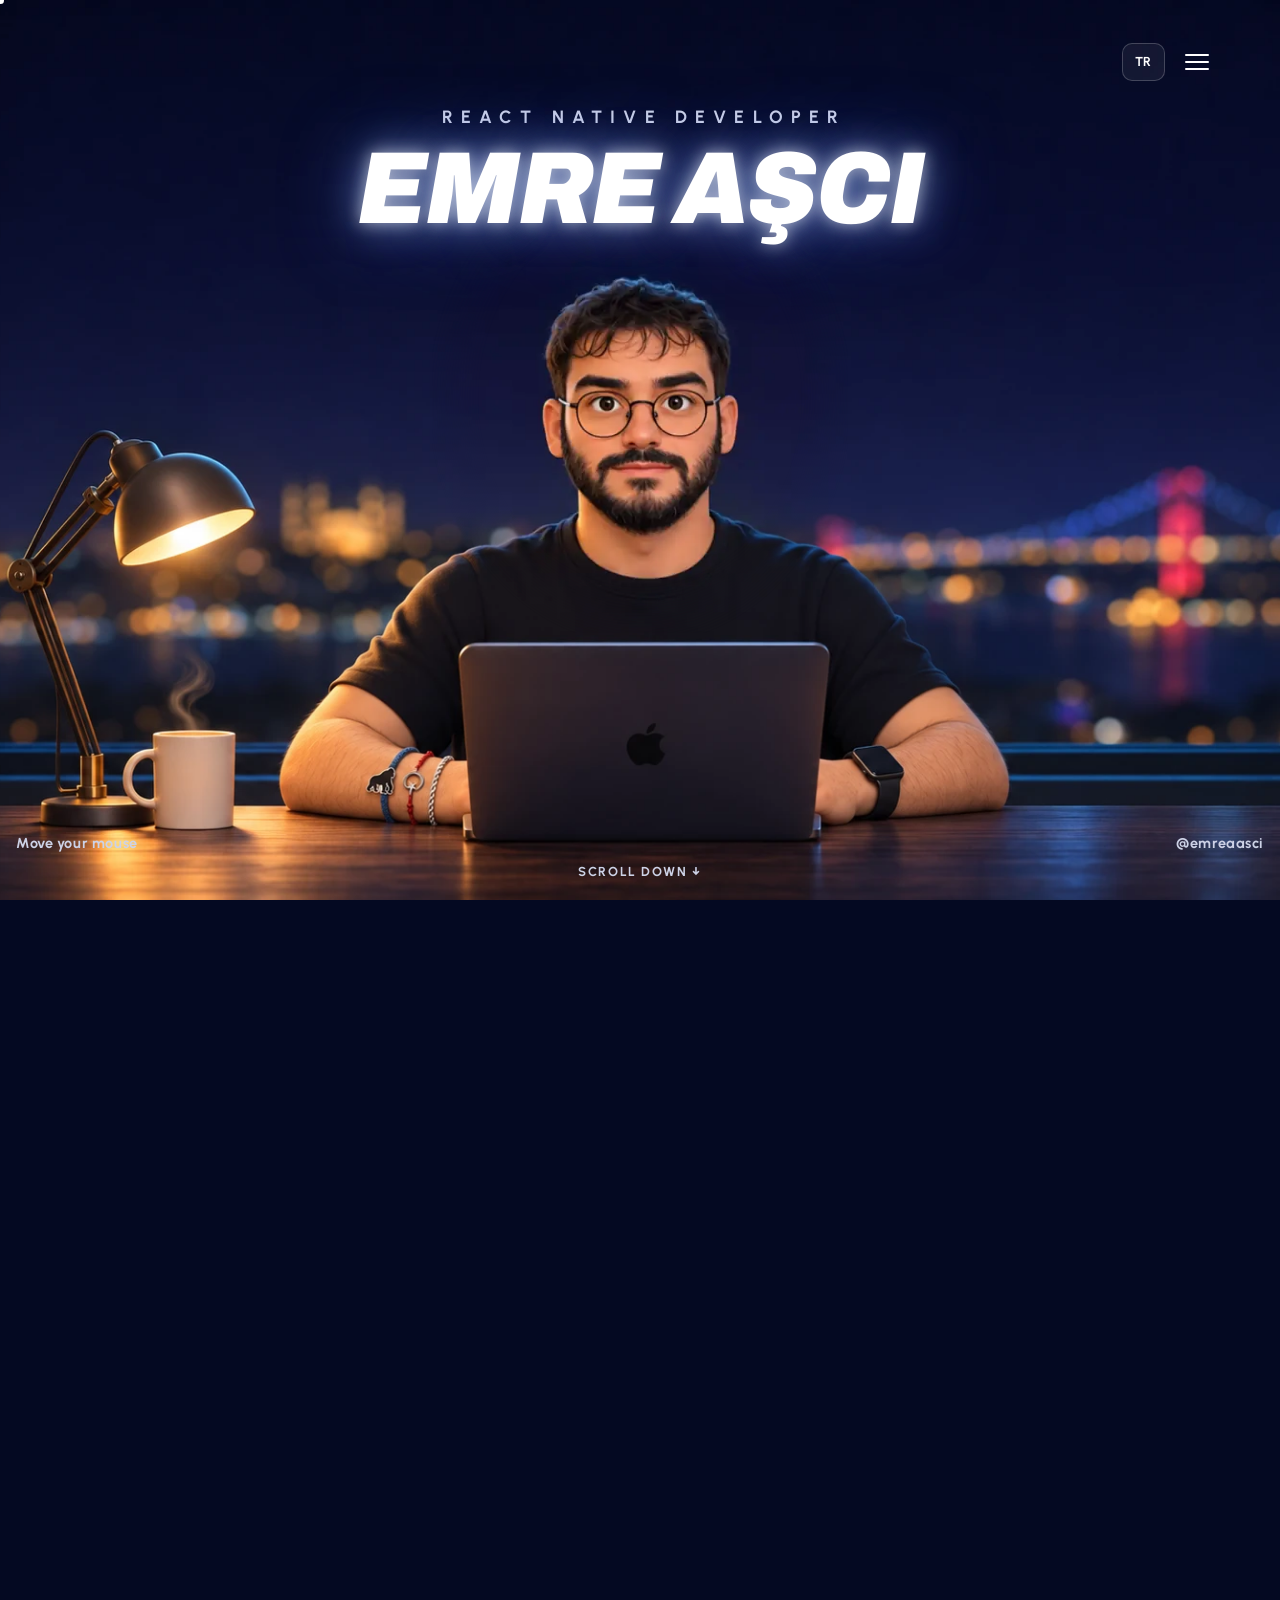
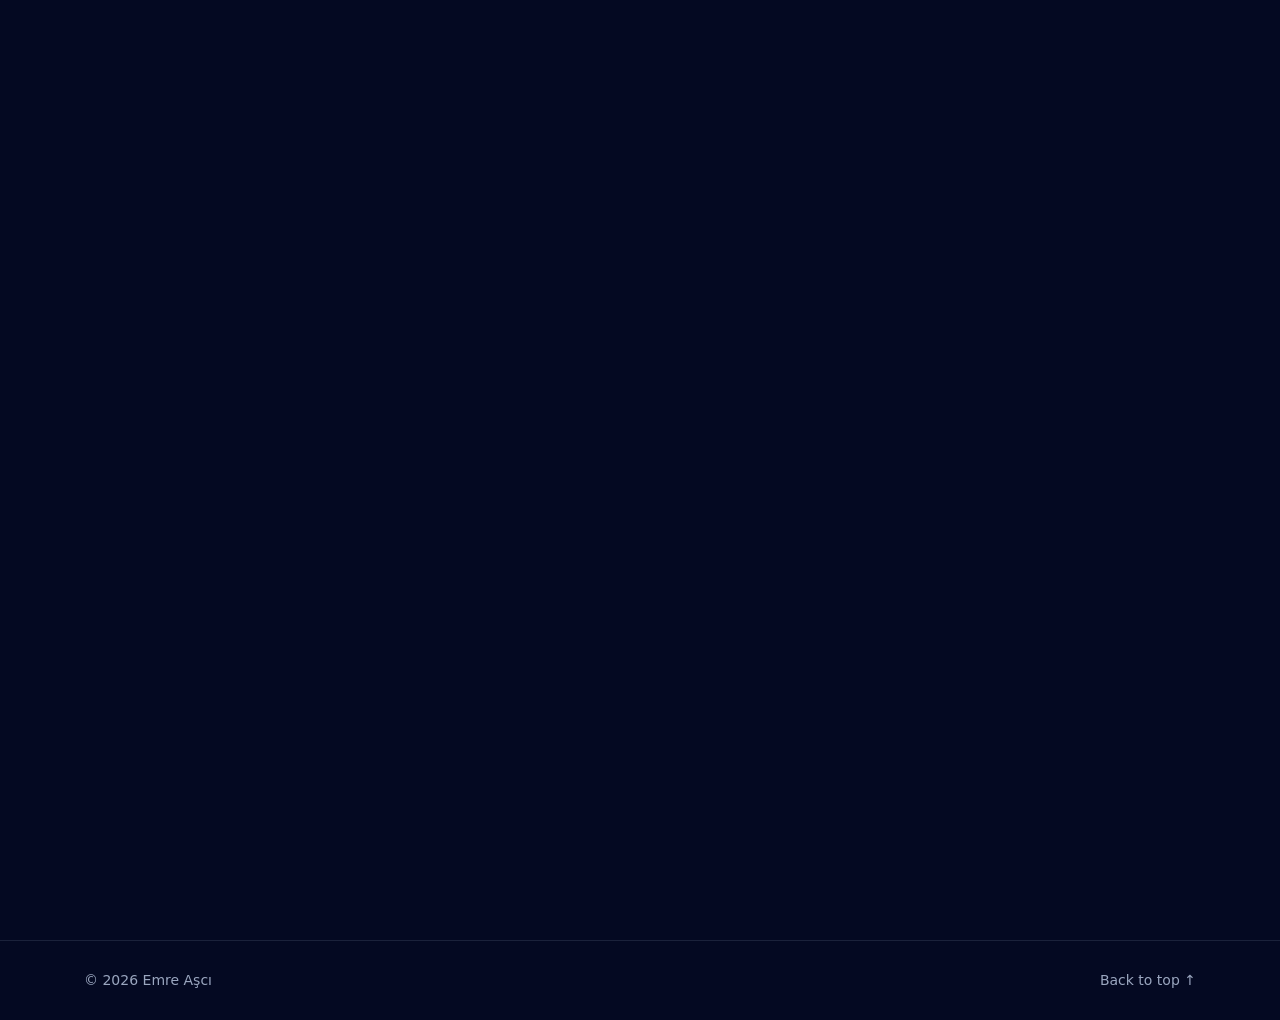
==== commit 8dd463e2: "fix: Safari şeritleri sahneyle birleşir, kafa kendi kendine bakınmaz Yeni Safari saat ve adres çubuk" ====
--- a/index.html
+++ b/index.html
@@ -9,20 +9,20 @@
   <meta property="og:description" content="React Native ve Expo ile iOS ve Android uygulamaları geliştiren Bilgisayar Mühendisi.">
   <meta property="og:type" content="website">
   <meta property="og:url" content="https://emreasci.com/">
-  <meta name="theme-color" content="#0b1020">
+  <meta name="theme-color" content="#040922">
   <link rel="icon" href="assets/favicon.svg" type="image/svg+xml">
-  <link rel="stylesheet" href="css/style.css?v=20261101193955">
-  <link rel="stylesheet" href="css/anim.css?v=20261101193955">
-  <link rel="stylesheet" href="css/hero.css?v=20261101193955">
-  <link rel="stylesheet" href="css/phone-ui.css?v=20261101193955">
+  <link rel="stylesheet" href="css/style.css?v=20261101200735">
+  <link rel="stylesheet" href="css/anim.css?v=20261101200735">
+  <link rel="stylesheet" href="css/hero.css?v=20261101200735">
+  <link rel="stylesheet" href="css/phone-ui.css?v=20261101200735">
   <link rel="preconnect" href="https://fonts.googleapis.com">
   <link rel="preconnect" href="https://fonts.gstatic.com" crossorigin>
   <link rel="stylesheet" href="https://fonts.googleapis.com/css2?family=Archivo:ital,wdth,wght@1,62..125,900&family=Urbanist:wght@500;600;700&display=swap">
   <script>document.documentElement.classList.replace('no-js', 'js');</script>
-  <script src="js/i18n.js?v=20261101193955" defer></script>
-  <script src="js/main.js?v=20261101193955" defer></script>
-  <script src="js/hero.js?v=20261101193955" defer></script>
-  <script src="js/phone-ui.js?v=20261101193955" defer></script>
+  <script src="js/i18n.js?v=20261101200735" defer></script>
+  <script src="js/main.js?v=20261101200735" defer></script>
+  <script src="js/hero.js?v=20261101200735" defer></script>
+  <script src="js/phone-ui.js?v=20261101200735" defer></script>
 </head>
 <body>
   <main>
--- a/css/hero.css
+++ b/css/hero.css
@@ -1,12 +1,18 @@
-/* Hero: 1440×810 çerçeve ekranı kaplar; tüm sahne konumları çerçeve birimi (--u) cinsinden */
+/* Safari saat ve adres çubuklarının arkasını sayfanın arka plan rengiyle düz boyar; görselin üst
+   kenarının rengi olsun ki şeritler sahneyle birleşsin. Sahnenin altındaki footer da bu yüzden hep koyu. */
+html, body { background: #040922; }
+.footer { --muted: #9aa6bf; --border: rgba(148, 163, 184, .16); }
+
+/* Hero: 1440×810 çerçeve ekranı kaplar; tüm sahne konumları çerçeve birimi (--u) cinsinden.
+   Yükseklik 100lvh: kaydırınca adres çubuğu küçülüp ekran uzadığında altta boşluk kalmaz. */
 .hero {
-  --u: max(calc(100vw / 1440), calc(100svh / 810));
+  --u: max(calc(100vw / 1440), calc(100lvh / 810));
   --muted-hero: #cdd2e6;
   position: relative;
-  height: 100svh;
+  height: 100lvh;
   min-height: 520px;
   overflow: hidden;
-  background: #02040d;
+  background: #040922;
   color: #fff;
   font-family: "Urbanist", var(--font);
   isolation: isolate;
@@ -90,7 +96,8 @@
 .hero__caption {
   position: absolute;
   z-index: 2;
-  bottom: max(20px, calc(50% - 405 * var(--u) + 40 * var(--u)));
+  /* 100lvh - 100svh: açık adres çubuğunun kapladığı pay; yazı onun arkasında kalmaz */
+  bottom: calc(max(20px, calc(50% - 405 * var(--u) + 40 * var(--u))) + 100lvh - 100svh);
   margin: 0;
   font-weight: 700;
   font-size: max(12px, calc(13 * var(--u)));
@@ -106,7 +113,7 @@
   position: absolute;
   z-index: 2;
   left: 50%;
-  bottom: 18px;
+  bottom: calc(18px + 100lvh - 100svh);
   transform: translateX(-50%);
   font-size: 13px;
   font-weight: 700;
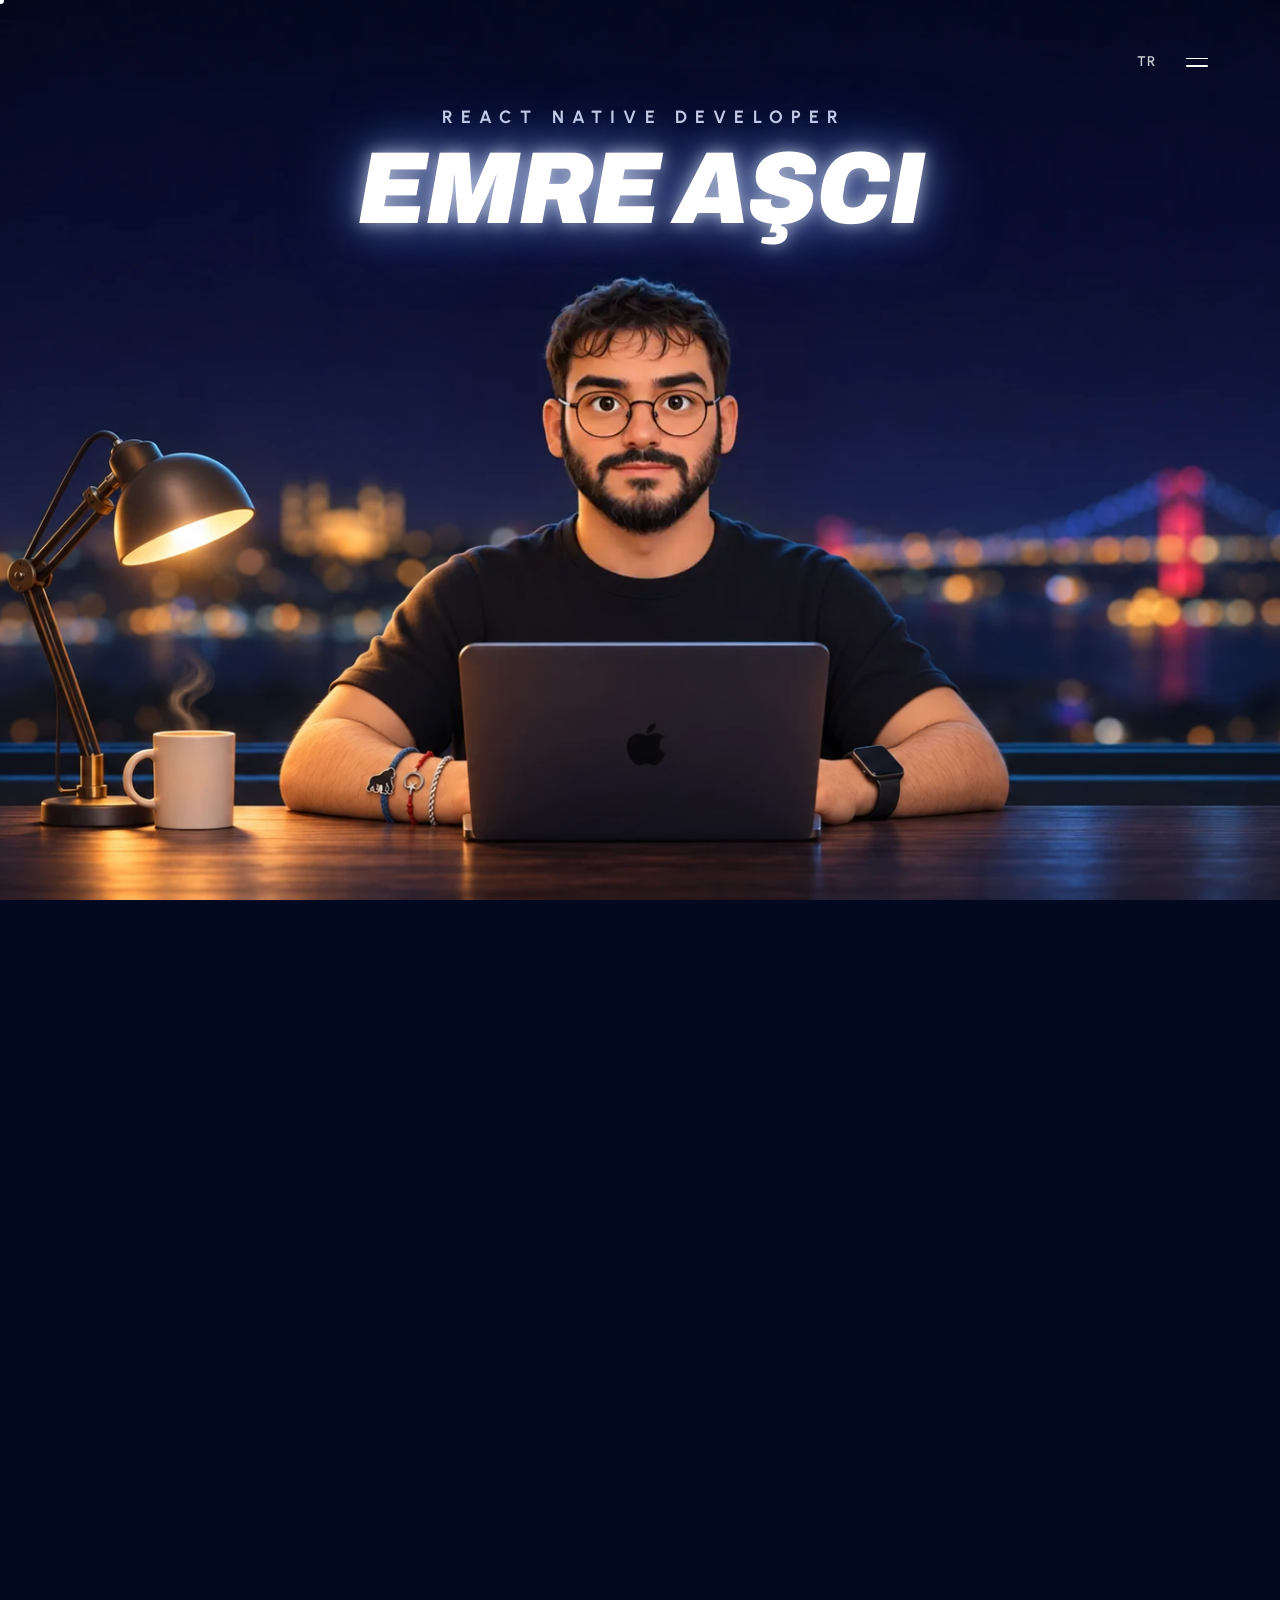
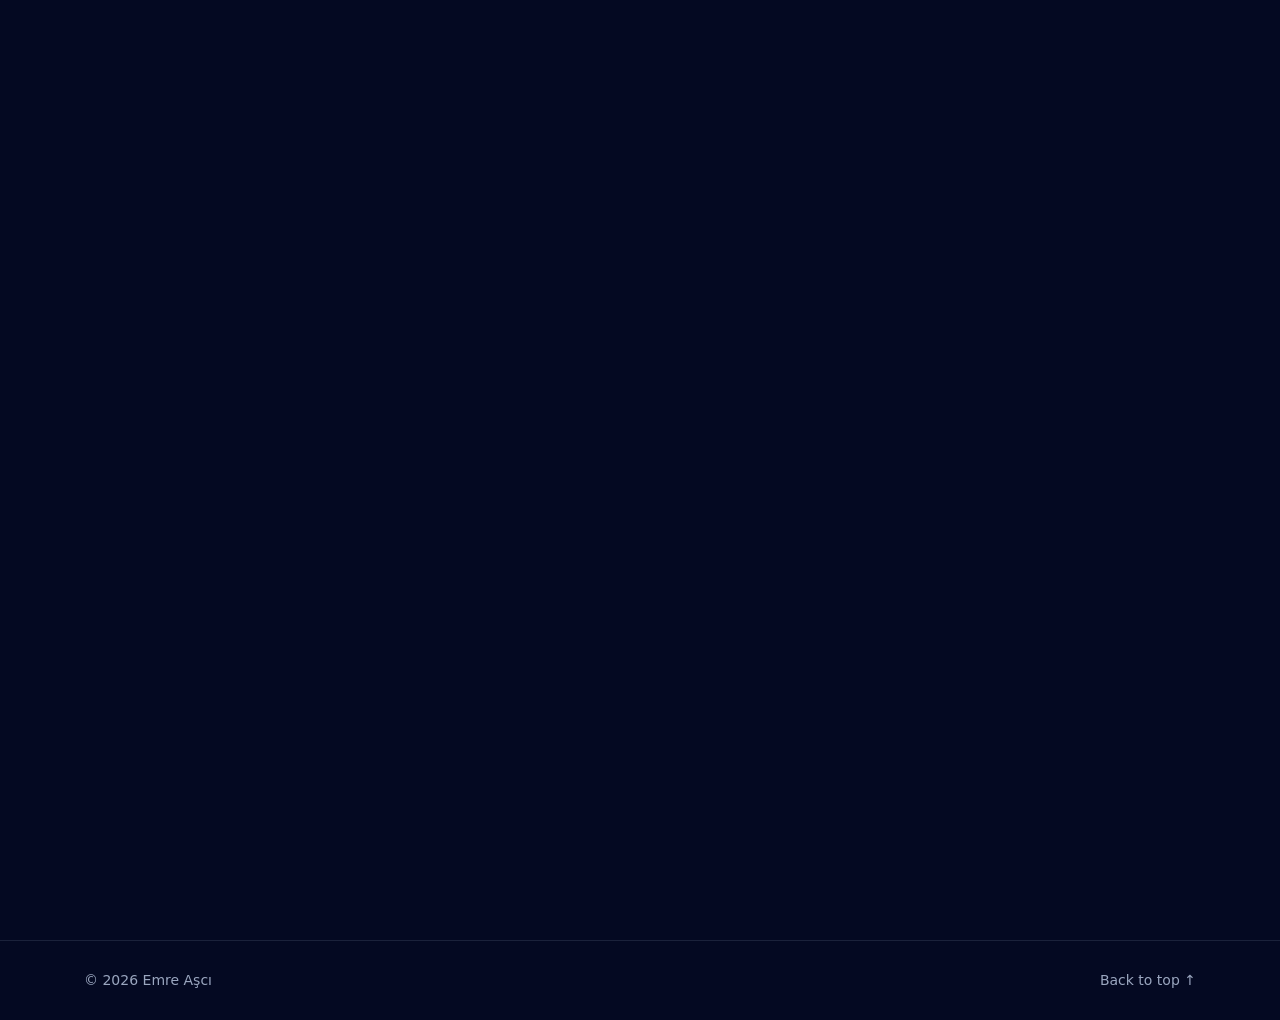
==== commit 4cd353d3: "style: sahne altındaki yazılar kaldırıldı, dil ve menü düğmeleri sadeleşti Üst satır İngilizce işare" ====
--- a/index.html
+++ b/index.html
@@ -11,18 +11,18 @@
   <meta property="og:url" content="https://emreasci.com/">
   <meta name="theme-color" content="#040922">
   <link rel="icon" href="assets/favicon.svg" type="image/svg+xml">
-  <link rel="stylesheet" href="css/style.css?v=20261101200735">
-  <link rel="stylesheet" href="css/anim.css?v=20261101200735">
-  <link rel="stylesheet" href="css/hero.css?v=20261101200735">
-  <link rel="stylesheet" href="css/phone-ui.css?v=20261101200735">
+  <link rel="stylesheet" href="css/style.css?v=20261102201204">
+  <link rel="stylesheet" href="css/anim.css?v=20261102201204">
+  <link rel="stylesheet" href="css/hero.css?v=20261102201204">
+  <link rel="stylesheet" href="css/phone-ui.css?v=20261102201204">
   <link rel="preconnect" href="https://fonts.googleapis.com">
   <link rel="preconnect" href="https://fonts.gstatic.com" crossorigin>
   <link rel="stylesheet" href="https://fonts.googleapis.com/css2?family=Archivo:ital,wdth,wght@1,62..125,900&family=Urbanist:wght@500;600;700&display=swap">
   <script>document.documentElement.classList.replace('no-js', 'js');</script>
-  <script src="js/i18n.js?v=20261101200735" defer></script>
-  <script src="js/main.js?v=20261101200735" defer></script>
-  <script src="js/hero.js?v=20261101200735" defer></script>
-  <script src="js/phone-ui.js?v=20261101200735" defer></script>
+  <script src="js/i18n.js?v=20261102201204" defer></script>
+  <script src="js/main.js?v=20261102201204" defer></script>
+  <script src="js/hero.js?v=20261102201204" defer></script>
+  <script src="js/phone-ui.js?v=20261102201204" defer></script>
 </head>
 <body>
   <main>
@@ -383,6 +383,7 @@
                   </ul>
                   <ul class="ios-group">
                     <li class="row"><a class="row__link row__link--full" href="apps/waddle/privacy/" target="_blank" rel="noopener"><span data-i18n="phone.privacy">Gizlilik Politikası</span><svg class="row__chev" viewBox="0 0 24 24" aria-hidden="true"><path d="M9 6l6 6-6 6"/></svg></a></li>
+                    <li class="row"><a class="row__link row__link--full" href="apps/waddle/support/" target="_blank" rel="noopener"><span data-i18n="phone.support">Destek</span><svg class="row__chev" viewBox="0 0 24 24" aria-hidden="true"><path d="M9 6l6 6-6 6"/></svg></a></li>
                   </ul>
                 </div>
               </section>
@@ -403,17 +404,15 @@
       </div>
 
       <div class="hero__copy">
-        <p class="hero__eyebrow">React Native Developer</p>
+        <p class="hero__eyebrow" lang="en">React Native Developer</p>
         <h1 class="hero__title">EMRE AŞCI</h1>
       </div>
-      <p class="hero__caption hero__caption--left" data-i18n="hero.hint">Fareni gezdir</p>
-      <a class="hero__caption hero__caption--right" href="https://github.com/emreaasci" target="_blank" rel="noopener">@emreaasci</a>
 
       <header class="header">
         <div class="hero__actions">
           <button class="lang-toggle" id="lang-toggle" type="button" aria-label="Switch to English">EN</button>
           <button class="menu-toggle" id="menu-toggle" type="button" aria-expanded="false" aria-controls="nav" aria-label="Menü">
-            <span></span><span></span><span></span>
+            <span></span><span></span>
           </button>
         </div>
         <nav class="nav" id="nav" aria-label="Menü">
@@ -426,7 +425,6 @@
       </header>
 
       <div class="cursor" aria-hidden="true"><span class="cursor__ring"></span><span class="cursor__dot"></span></div>
-      <a class="hero__scroll" href="#desk" data-i18n="hero.scroll">Aşağı kaydır</a>
     </section>
     <span class="story__end" id="desk" aria-hidden="true"></span>
     </div>
--- a/css/style.css
+++ b/css/style.css
@@ -134,9 +134,6 @@
 .hero__inner { display: grid; grid-template-columns: minmax(0, 1.1fr) minmax(0, .9fr); gap: 48px; align-items: center; }
 .eyebrow { display: inline-flex; align-items: center; gap: 10px; margin: 0 0 12px; color: var(--muted); font-weight: 500; }
 .dot { width: 8px; height: 8px; border-radius: 50%; background: #34d399; box-shadow: 0 0 0 4px rgba(52, 211, 153, .18); }
-.hero__title { font-size: clamp(48px, 8vw, 88px); line-height: 1; letter-spacing: -0.035em; margin: 0 0 16px; font-weight: 800; }
-.hero__role { font-family: var(--mono); font-size: clamp(15px, 2vw, 18px); color: var(--accent); margin: 0 0 20px; }
-.hero__role-sep { color: var(--muted); margin: 0 6px; }
 .hero__summary { color: var(--muted); font-size: 18px; max-width: 34em; margin: 0 0 32px; }
 .hero__cta { display: flex; flex-wrap: wrap; gap: 12px; }
 .hero__visual { display: flex; justify-content: center; }
--- a/css/hero.css
+++ b/css/hero.css
@@ -93,38 +93,6 @@
     0 0 calc(70 * var(--u)) rgba(80, 120, 255, .6);
 }
 
-.hero__caption {
-  position: absolute;
-  z-index: 2;
-  /* 100lvh - 100svh: açık adres çubuğunun kapladığı pay; yazı onun arkasında kalmaz */
-  bottom: calc(max(20px, calc(50% - 405 * var(--u) + 40 * var(--u))) + 100lvh - 100svh);
-  margin: 0;
-  font-weight: 700;
-  font-size: max(12px, calc(13 * var(--u)));
-  letter-spacing: .04em;
-  color: var(--muted-hero);
-  text-decoration: none;
-}
-.hero__caption--left { left: max(16px, calc(50% - 720 * var(--u) + 55 * var(--u))); }
-.hero__caption--right { right: max(16px, calc(50% - 720 * var(--u) + 55 * var(--u))); }
-.hero__caption--right:hover { color: #fff; }
-
-.hero__scroll {
-  position: absolute;
-  z-index: 2;
-  left: 50%;
-  bottom: calc(18px + 100lvh - 100svh);
-  transform: translateX(-50%);
-  font-size: 13px;
-  font-weight: 700;
-  letter-spacing: .12em;
-  text-transform: uppercase;
-  color: var(--muted-hero);
-  text-decoration: none;
-  opacity: .8;
-}
-.hero__scroll::after { content: " ↓"; }
-
 /* Üst bar: hero'nun içinde, sayfayla birlikte kayar */
 .hero .header {
   position: absolute;
@@ -143,19 +111,20 @@
   -webkit-backdrop-filter: none;
 }
 .hero__actions { display: flex; align-items: center; gap: 10px; }
-.hero .lang-toggle { background: rgba(255, 255, 255, .06); border-color: rgba(255, 255, 255, .2); color: #fff; }
+/* Dil ve menü: kutusuz, sahnenin üstünde yalnız yazı ve iki çizgi */
+.hero .lang-toggle { background: none; border: 0; padding: 8px 10px; font-size: 14px; font-weight: 600; letter-spacing: .02em; color: rgba(255, 255, 255, .8); }
+.hero .lang-toggle:hover { color: #fff; }
 .hero .menu-toggle {
   display: flex;
   width: 44px;
   height: 44px;
-  gap: 5px;
+  gap: 6px;
   background: transparent;
   border: 0;
 }
-.hero .menu-toggle span { width: 24px; height: 2px; background: #fff; }
-.hero .menu-toggle[aria-expanded="true"] span:first-child { transform: translateY(7px) rotate(45deg); }
-.hero .menu-toggle[aria-expanded="true"] span:nth-child(2) { opacity: 0; }
-.hero .menu-toggle[aria-expanded="true"] span:last-child { transform: translateY(-7px) rotate(-45deg); }
+.hero .menu-toggle span { width: 22px; height: 1.5px; background: #fff; }
+.hero .menu-toggle[aria-expanded="true"] span:first-child { transform: translateY(3.75px) rotate(45deg); }
+.hero .menu-toggle[aria-expanded="true"] span:last-child { transform: translateY(-3.75px) rotate(-45deg); }
 .hero .nav {
   position: absolute;
   top: calc(100% - 8px);
@@ -209,6 +178,5 @@
   .hero__copy { top: 92px; }
   .hero__eyebrow { font-size: 13px; }
   .hero__title { font-size: clamp(40px, 12vw, 64px); margin-top: 8px; }
-  .hero__caption--left { display: none; }
 }
 
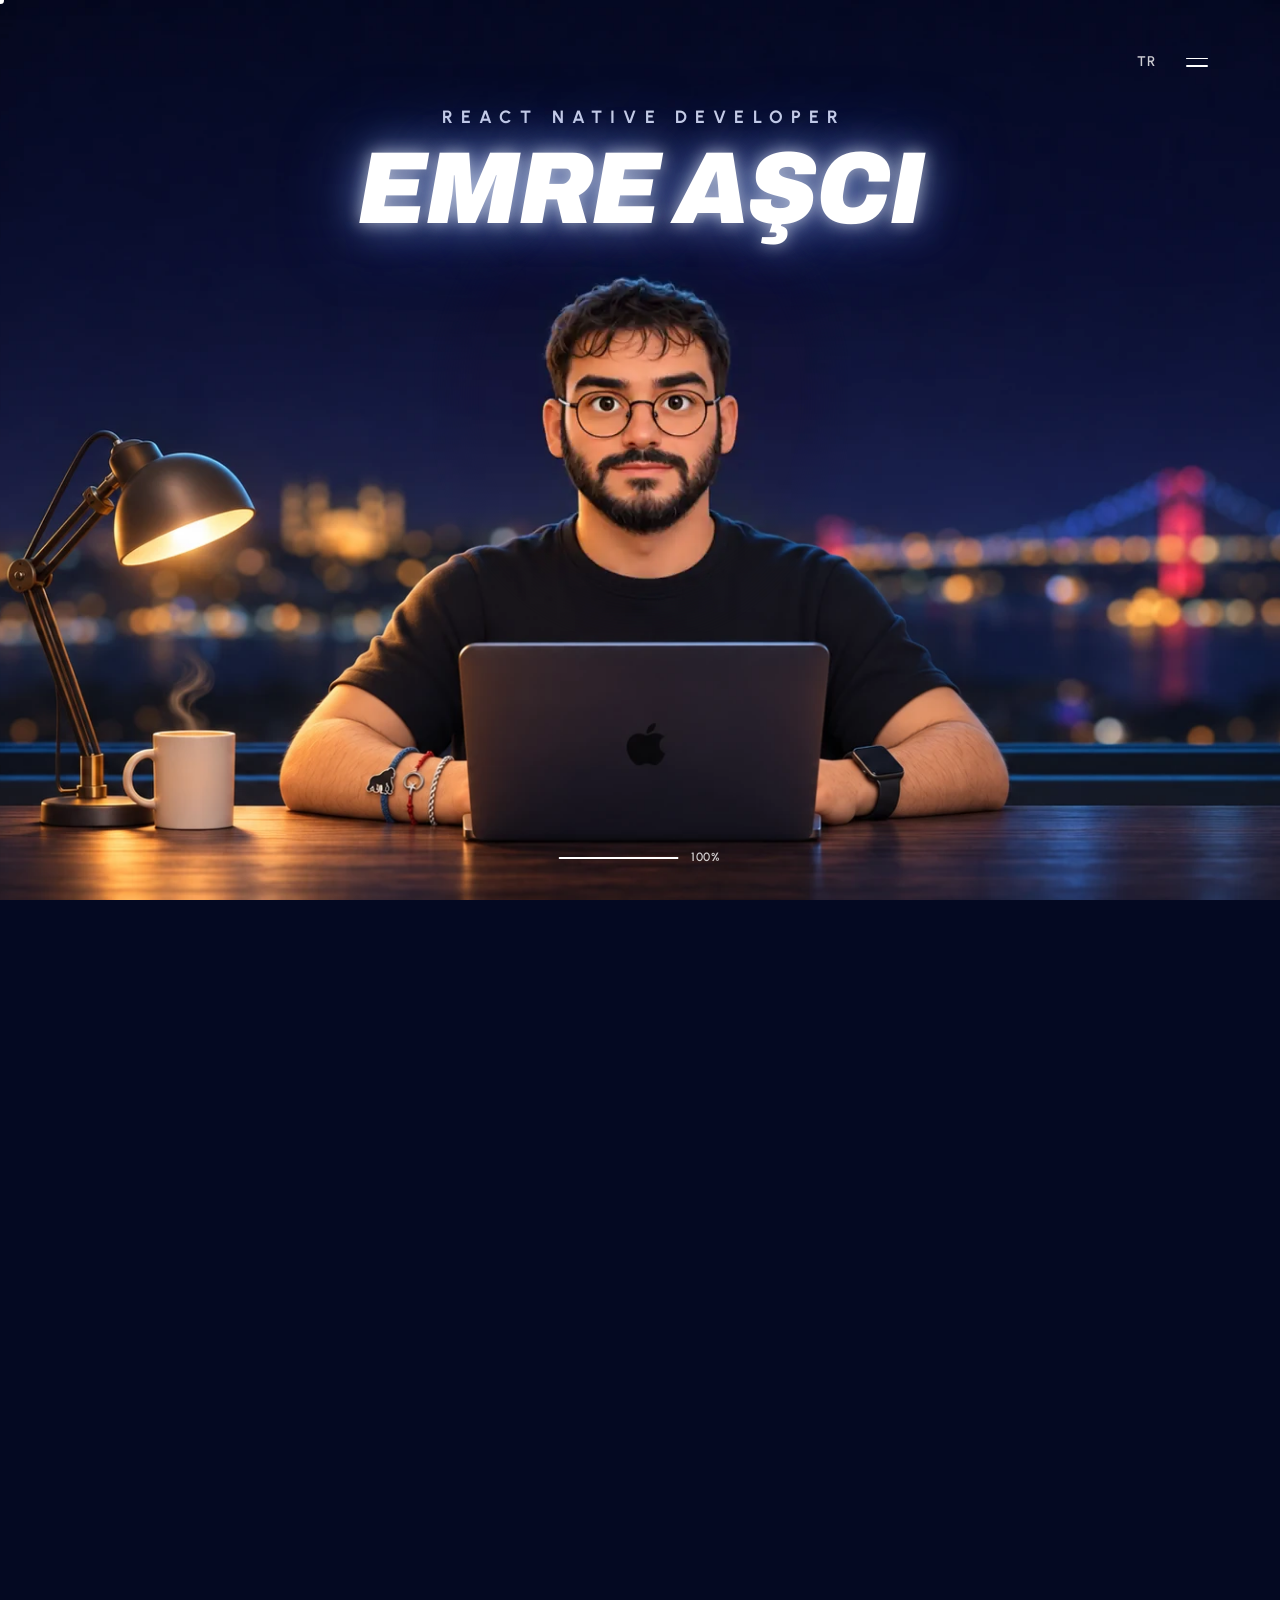
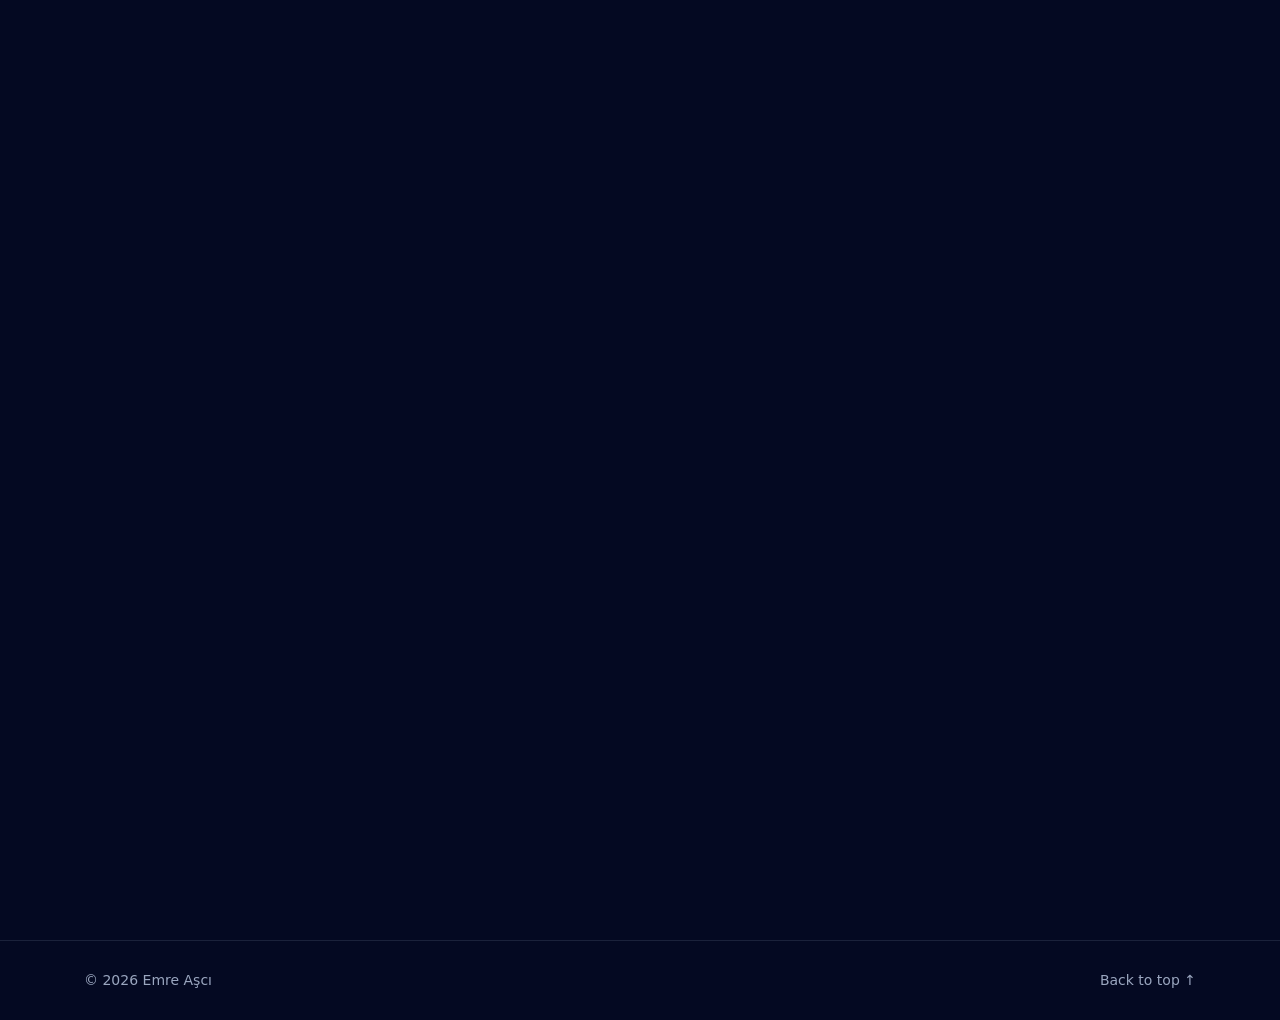
==== commit cfc82dda: "feat: telefon gerçek iPhone gibi: Dynamic Island, dock, kilit ekranı ölçüleri - Dynamic Island, buzl" ====
--- a/index.html
+++ b/index.html
@@ -11,18 +11,23 @@
   <meta property="og:url" content="https://emreasci.com/">
   <meta name="theme-color" content="#040922">
   <link rel="icon" href="assets/favicon.svg" type="image/svg+xml">
-  <link rel="stylesheet" href="css/style.css?v=20261102201204">
-  <link rel="stylesheet" href="css/anim.css?v=20261102201204">
-  <link rel="stylesheet" href="css/hero.css?v=20261102201204">
-  <link rel="stylesheet" href="css/phone-ui.css?v=20261102201204">
+  <!-- Kaydırma ve bakış kareleri sayfa açılır açılmaz inmeye başlasın (hero.js aynı adresi fetch eder) -->
+  <link rel="preload" href="assets/desk/camera.frames" as="fetch" crossorigin media="(prefers-reduced-motion: no-preference)">
+  <link rel="preload" href="assets/hero/look.frames" as="fetch" crossorigin media="(pointer: fine) and (prefers-reduced-motion: no-preference)">
+  <link rel="stylesheet" href="css/style.css?v=20261102233619">
+  <link rel="stylesheet" href="css/anim.css?v=20261102233619">
+  <link rel="stylesheet" href="css/hero.css?v=20261102233619">
+  <link rel="stylesheet" href="css/phone-ui.css?v=20261102233619">
   <link rel="preconnect" href="https://fonts.googleapis.com">
   <link rel="preconnect" href="https://fonts.gstatic.com" crossorigin>
+  <!-- Kilit saati için yalnız rakamlar: iPhone'daki uzun, dar saat -->
+  <link rel="stylesheet" href="https://fonts.googleapis.com/css2?family=Roboto+Flex:opsz,wdth,wght@144,25,500&text=0123456789:&display=swap">
   <link rel="stylesheet" href="https://fonts.googleapis.com/css2?family=Archivo:ital,wdth,wght@1,62..125,900&family=Urbanist:wght@500;600;700&display=swap">
   <script>document.documentElement.classList.replace('no-js', 'js');</script>
-  <script src="js/i18n.js?v=20261102201204" defer></script>
-  <script src="js/main.js?v=20261102201204" defer></script>
-  <script src="js/hero.js?v=20261102201204" defer></script>
-  <script src="js/phone-ui.js?v=20261102201204" defer></script>
+  <script src="js/i18n.js?v=20261102233619" defer></script>
+  <script src="js/main.js?v=20261102233619" defer></script>
+  <script src="js/hero.js?v=20261102233619" defer></script>
+  <script src="js/phone-ui.js?v=20261102233619" defer></script>
 </head>
 <body>
   <main>
@@ -35,26 +40,17 @@
 
       </div>
 
+      <div class="hero__loader" id="hero-loader" aria-hidden="true" hidden><span class="hero__loader-bar"></span><span class="hero__loader-num"></span></div>
+
       <div class="desk" id="desk-layer" aria-label="Emre'nin masası">
         <div class="desk__frame">
           <img class="desk__plate" src="assets/desk/pov.webp" alt="" width="1916" height="1080" loading="lazy">
           <div class="desk__screen" id="desk-screen" data-quad="838,417 1073,417 1080.4,956.8 834.6,957.3" data-src-width="1916">
             <div class="phone-ui" id="phone-ui">
-              <div class="phone-ui__status" aria-hidden="true"><span class="phone-ui__clock">9:41</span><span class="phone-ui__icons"><svg class="sb-signal" viewBox="0 0 17 12"><rect x="0" y="8" width="3" height="4" rx="1"/><rect x="4.6" y="5.5" width="3" height="6.5" rx="1"/><rect x="9.2" y="3" width="3" height="9" rx="1"/><rect x="13.8" y="0" width="3" height="12" rx="1"/></svg><svg class="sb-wifi" viewBox="0 0 16 12"><path d="M1.3 4.8A9.5 9.5 0 0 1 14.7 4.8M3.9 7.4A5.8 5.8 0 0 1 12.1 7.4" fill="none" stroke="currentColor" stroke-width="2.1" stroke-linecap="round"/><path d="M8 11.6L5.6 9.1A3.4 3.4 0 0 1 10.4 9.1Z"/></svg><svg class="sb-battery" viewBox="0 0 28 13"><rect x=".5" y=".5" width="24" height="12" rx="3.8" fill="none" stroke="currentColor" opacity=".4"/><rect x="2.2" y="2.2" width="17" height="8.6" rx="2.2"/><path d="M26 4.5a1.6 1.6 0 0 1 0 4z" opacity=".45"/></svg></span></div>
+              <div class="phone-ui__island" aria-hidden="true"></div>
+              <div class="phone-ui__status" aria-hidden="true"><span class="phone-ui__clock">9:41</span><span class="phone-ui__icons"><svg class="sb-signal" viewBox="0 0 19 12"><rect x="0" y="7.6" width="3.7" height="4.4" rx="1.1"/><rect x="5.1" y="5.1" width="3.7" height="6.9" rx="1.1"/><rect x="10.2" y="2.6" width="3.7" height="9.4" rx="1.1"/><rect x="15.3" y="0" width="3.7" height="12" rx="1.1"/></svg><svg class="sb-wifi" viewBox="0 0 17 12"><path d="M1.5 4.6A10 10 0 0 1 15.5 4.6M4.3 7.4A6 6 0 0 1 12.7 7.4" fill="none" stroke="currentColor" stroke-width="2.6" stroke-linecap="round"/><path d="M8.5 11.8L5.9 9.2A3.7 3.7 0 0 1 11.1 9.2Z"/></svg><svg class="sb-battery" viewBox="0 0 28 13"><rect x=".6" y=".6" width="23.8" height="11.8" rx="3.8" fill="none" stroke="currentColor" stroke-width="1.2" opacity=".5"/><rect x="2.2" y="2.2" width="17" height="8.6" rx="2.2"/><path d="M26 4.5a1.6 1.6 0 0 1 0 4z" opacity=".45"/></svg></span></div>
               <div class="home">
                 <div class="home__grid">
-                <button class="app-icon" type="button" data-app="about">
-                  <span class="app-icon__tile app-icon__tile--avatar"><img src="assets/desk/avatar.webp" alt="" width="64" height="64"></span>
-                  <span class="app-icon__label" data-i18n="nav.about">Hakkımda</span>
-                </button>
-                <button class="app-icon" type="button" data-app="experience">
-                  <span class="app-icon__tile" style="--c:#0ea5e9"><svg viewBox="0 0 24 24" aria-hidden="true"><path d="M3 9a2 2 0 0 1 2-2h14a2 2 0 0 1 2 2v9a2 2 0 0 1-2 2H5a2 2 0 0 1-2-2zM8 7V5a2 2 0 0 1 2-2h4a2 2 0 0 1 2 2v2M3 13h18"/></svg></span>
-                  <span class="app-icon__label" data-i18n="nav.experience">Deneyim</span>
-                </button>
-                <button class="app-icon" type="button" data-app="contact">
-                  <span class="app-icon__tile" style="--c:#22c55e"><svg viewBox="0 0 24 24" aria-hidden="true"><path d="M3 7a2 2 0 0 1 2-2h14a2 2 0 0 1 2 2v10a2 2 0 0 1-2 2H5a2 2 0 0 1-2-2zM3 7l9 6 9-6"/></svg></span>
-                  <span class="app-icon__label" data-i18n="nav.contact">İletişim</span>
-                </button>
                 <button class="app-icon" type="button" data-app="intime-ik">
                   <span class="app-icon__tile app-icon__tile--img"><img src="assets/icons/intime-ik.webp" alt="" width="64" height="64"></span>
                   <span class="app-icon__label">Intime İK</span>
@@ -96,7 +92,21 @@
                   <span class="app-icon__label">Waddle</span>
                 </button>
                 </div>
-                <p class="home__hint" data-i18n="phone.hint">Bir uygulamaya dokun</p>
+                <div class="home__search" aria-hidden="true"><svg viewBox="0 0 16 16"><circle cx="6.8" cy="6.8" r="4.8"/><path d="M10.4 10.4l3.6 3.6"/></svg><span data-i18n="phone.search">Ara</span></div>
+                <div class="home__dock">
+                  <button class="app-icon" type="button" data-app="about">
+                    <span class="app-icon__tile app-icon__tile--avatar"><img src="assets/desk/avatar.webp" alt="" width="64" height="64"></span>
+                    <span class="app-icon__label" data-i18n="nav.about">Hakkımda</span>
+                  </button>
+                  <button class="app-icon" type="button" data-app="experience">
+                    <span class="app-icon__tile" style="--c:#0ea5e9"><svg viewBox="0 0 24 24" aria-hidden="true"><path d="M3 9a2 2 0 0 1 2-2h14a2 2 0 0 1 2 2v9a2 2 0 0 1-2 2H5a2 2 0 0 1-2-2zM8 7V5a2 2 0 0 1 2-2h4a2 2 0 0 1 2 2v2M3 13h18"/></svg></span>
+                    <span class="app-icon__label" data-i18n="nav.experience">Deneyim</span>
+                  </button>
+                  <button class="app-icon" type="button" data-app="contact">
+                    <span class="app-icon__tile" style="--c:#22c55e"><svg viewBox="0 0 24 24" aria-hidden="true"><path d="M3 7a2 2 0 0 1 2-2h14a2 2 0 0 1 2 2v10a2 2 0 0 1-2 2H5a2 2 0 0 1-2-2zM3 7l9 6 9-6"/></svg></span>
+                    <span class="app-icon__label" data-i18n="nav.contact">İletişim</span>
+                  </button>
+                </div>
               </div>
               <div class="apps">
               <section class="app" data-app-screen="about" aria-label="Hakkımda" hidden>
@@ -392,9 +402,9 @@
               <p class="lock__date">1 Kas Paz</p>
               <p class="lock__time">9:41</p>
               <div class="lock__bottom">
-                <span class="lock__btn" aria-hidden="true"><svg viewBox="0 0 24 24"><path d="M9 2h6l-1 7h-4zM10 9h4v13h-4z"/></svg></span>
+                <span class="lock__btn" aria-hidden="true"><svg viewBox="0 0 24 24"><path d="M8 2h8v3.5l-2 3V21a1 1 0 0 1-1 1h-2a1 1 0 0 1-1-1V8.5l-2-3zM11.2 11.5h1.6v3h-1.6z"/></svg></span>
                 <button class="lock__unlock" type="button" data-i18n="lock.hint">Açmak için yukarı kaydır</button>
-                <span class="lock__btn" aria-hidden="true"><svg viewBox="0 0 24 24"><path d="M4 8h3l2-3h6l2 3h3v11H4zM12 17a4 4 0 1 0 0-8 4 4 0 0 0 0 8z"/></svg></span>
+                <span class="lock__btn" aria-hidden="true"><svg viewBox="0 0 24 24"><path d="M3 8.5A1.5 1.5 0 0 1 4.5 7h2.7l1.6-2.2A1.5 1.5 0 0 1 10 4.2h4a1.5 1.5 0 0 1 1.2.6L16.8 7h2.7A1.5 1.5 0 0 1 21 8.5v10a1.5 1.5 0 0 1-1.5 1.5h-15A1.5 1.5 0 0 1 3 18.5zM12 17.2a3.7 3.7 0 1 0 0-7.4 3.7 3.7 0 0 0 0 7.4zM12 15.6a2.1 2.1 0 1 1 0-4.2 2.1 2.1 0 0 1 0 4.2z"/></svg></span>
               </div>
             </div>
             <div class="phone-ui__homebar" aria-hidden="true"></div>
--- a/css/hero.css
+++ b/css/hero.css
@@ -159,6 +159,43 @@
 .cursor__dot { width: 7px; height: 7px; margin: -3.5px 0 0 -3.5px; background: #fff; }
 .cursor__ring { width: 44px; height: 44px; margin: -22px 0 0 -22px; border: 1.5px solid #fff; }
 
+/* Yükleme: kareler inene kadar sahnenin altında ince çizgi ve yüzde, kaydırma kilitli.
+   Gövdedeki overflow-x kilit sırasında görünür olmalı; yoksa gövde kendi kaydırıcısı olur ve
+   yapışkan sahne bozulur. Kaydırma çubuğunun yeri ayrılır ki kilit kalkınca sayfa kaymasın. */
+html.is-loading { overflow: hidden; scrollbar-gutter: stable; }
+html.is-loading body { overflow: visible; }
+.hero__loader {
+  position: fixed;
+  z-index: 5;
+  left: 50%;
+  bottom: calc(32px + env(safe-area-inset-bottom));
+  transform: translateX(-50%);
+  display: flex;
+  align-items: center;
+  gap: 12px;
+  color: rgba(255, 255, 255, .8);
+  font-size: 12px;
+  font-weight: 600;
+  letter-spacing: .08em;
+  font-variant-numeric: tabular-nums;
+  pointer-events: none;
+  opacity: 0;
+  transition: opacity .3s ease;
+}
+.hero__loader[hidden] { display: none; }
+.hero__loader.is-visible { opacity: 1; }
+.hero__loader-bar { position: relative; width: 120px; height: 2px; overflow: hidden; border-radius: 1px; background: rgba(255, 255, 255, .2); }
+.hero__loader-bar::after {
+  content: "";
+  position: absolute;
+  inset: 0;
+  background: #fff;
+  transform-origin: left;
+  transform: scaleX(var(--p, 0));
+  transition: transform .2s linear;
+}
+.hero__loader-num { min-width: 4ch; }
+
 #intro .intro__lead {
   font-size: clamp(22px, 3vw, 34px);
   line-height: 1.35;
--- a/css/phone-ui.css
+++ b/css/phone-ui.css
@@ -51,14 +51,15 @@
   height: 870px;
   transform-origin: 0 0;
   overflow: hidden;
-  /* Görseldeki ekranın köşe yarıçapı ~58px (bu tuvalde); kenardan 2px içeride ince siyah çerçeve kalır */
-  clip-path: inset(2px round 56px);
+  /* Görseldeki camın köşe yarıçapı ~58px (bu tuvalde). Gerçek iPhone gibi ekranla kasa arasında
+     ~8px siyah çerçeve kalır; altındaki fotoğrafın siyah camı görünür */
+  clip-path: inset(8px round 50px);
   color: var(--text);
   font-family: -apple-system, BlinkMacSystemFont, "SF Pro Text", var(--font);
   font-size: 15px;
   line-height: 1.45;
   /* duvar kağıdı; ana ekranda iOS gibi biraz karartılmış */
-  background: #0b1a6b url("../assets/desk/wallpaper.webp") center / cover no-repeat;
+  background: #2c4652 url("../assets/desk/wallpaper.webp") center / cover no-repeat;
   -webkit-font-smoothing: antialiased;
   /* gerçek telefondaki gibi: sürüklerken metin seçilmez (uygulama gövdeleri hariç) */
   user-select: none;
@@ -70,29 +71,46 @@
 .phone-ui__status {
   position: absolute;
   z-index: 5;
-  top: 0;
+  top: 11px;
   left: 0;
   right: 0;
-  display: flex;
-  justify-content: space-between;
-  align-items: center;
-  height: 50px;
-  padding: 6px 34px 0;
-  font-size: 16px;
-  font-weight: 600;
+  /* iPhone gibi: saat ve simgeler adanın iki yanındaki boşluğun ortasında, adayla aynı hizada */
+  display: grid;
+  grid-template-columns: 1fr 126px 1fr;
+  justify-items: center;
+  align-items: center;
+  height: 59px;
+  padding: 0 16px 0 22px;
+  font-size: 17px;
+  font-weight: 700;
+  letter-spacing: -0.01em;
   pointer-events: none;
 }
-.phone-ui__icons { display: flex; gap: 5px; align-items: center; }
+.phone-ui__icons { grid-column: 3; }
+/* Dynamic Island: kilit ekranı ve uygulamalar dahil her şeyin üstünde */
+.phone-ui__island {
+  position: absolute;
+  z-index: 7;
+  top: 22px;
+  left: 50%;
+  width: 126px;
+  height: 37px;
+  margin-left: -63px;
+  border-radius: 19px;
+  background: #000;
+  pointer-events: none;
+}
+.phone-ui__icons { display: flex; gap: 6px; align-items: center; }
 /* gerçek iOS durum çubuğu simgeleri: sinyal çubukları, Wi-Fi yayları, pil */
 .phone-ui__icons svg { display: block; height: 12px; fill: currentColor; }
-.phone-ui__icons .sb-signal { width: 17px; }
-.phone-ui__icons .sb-wifi { width: 16px; }
+.phone-ui__icons .sb-signal { width: 19px; }
+.phone-ui__icons .sb-wifi { width: 17px; }
 .phone-ui__icons .sb-battery { width: 27px; height: 13px; }
 .phone-ui__homebar {
   position: absolute;
   z-index: 6;
   left: 50%;
-  bottom: 9px;
+  bottom: 16px;
   width: 134px;
   height: 5px;
   margin-left: -67px;
@@ -102,9 +120,39 @@
 }
 
 /* Ana ekran */
-.home { position: absolute; inset: 0; padding: 62px 22px 40px; display: flex; flex-direction: column; }
+.home { position: absolute; inset: 0; padding: 74px 24px 20px; display: flex; flex-direction: column; }
 .home__grid { display: grid; grid-template-columns: repeat(4, 1fr); gap: 22px 4px; margin-top: 14px; }
-.home__hint { margin: auto 0 18px; text-align: center; font-size: 13px; color: var(--muted); }
+/* iOS 17 ana ekranındaki "Ara" kutusu: dock'un hemen üstünde, yalnız görünüş */
+.home__search {
+  display: flex;
+  align-items: center;
+  gap: 5px;
+  margin: auto auto 16px;
+  padding: 6px 13px;
+  border-radius: 99px;
+  background: rgba(255, 255, 255, .2);
+  -webkit-backdrop-filter: blur(20px) saturate(1.6);
+  backdrop-filter: blur(20px) saturate(1.6);
+  font-size: 13px;
+  font-weight: 600;
+  color: #fff;
+}
+.home__search svg { width: 12px; height: 12px; fill: none; stroke: currentColor; stroke-width: 2; stroke-linecap: round; }
+/* Dock: buzlu cam şerit, ikonlar etiketsiz */
+.home__dock {
+  position: relative;
+  display: flex;
+  justify-content: center;
+  gap: 30px;
+  margin: 0 -8px;
+  padding: 16px 0;
+  border-radius: 34px;
+  background: rgba(255, 255, 255, .22);
+  -webkit-backdrop-filter: blur(28px) saturate(1.6);
+  backdrop-filter: blur(28px) saturate(1.6);
+}
+.home__dock .app-icon { gap: 0; }
+.home__dock .app-icon__label { position: absolute; width: 1px; height: 1px; overflow: hidden; clip: rect(0 0 0 0); white-space: nowrap; }
 
 .app-icon {
   display: flex;
@@ -154,8 +202,8 @@
   flex: none;
   display: flex;
   align-items: center;
-  height: 98px;
-  padding: 48px 12px 0;
+  height: 109px;
+  padding: 59px 18px 0;
   border-bottom: 1px solid rgba(255, 255, 255, .08);
 }
 .app__back {
@@ -266,11 +314,11 @@
   display: flex;
   flex-direction: column;
   align-items: center;
-  padding: 82px 22px 0;
-  /* kilit ekranında duvar kağıdı karartılır, saat ve tarih öne çıkar */
+  padding: 86px 22px 0;
+  /* gerçek kilit ekranı gibi duvar kağıdı neredeyse olduğu gibi; çok hafif karartma */
   background:
-    linear-gradient(rgba(0, 4, 30, .38), rgba(0, 4, 30, .38)),
-    #0b1a6b url("../assets/desk/wallpaper.webp") center / cover no-repeat;
+    linear-gradient(rgba(4, 16, 22, .12), rgba(4, 16, 22, .12)),
+    #2c4652 url("../assets/desk/wallpaper.webp") center / cover no-repeat;
   touch-action: none;
   cursor: grab;
   user-select: none;
@@ -278,36 +326,43 @@
 }
 .lock[hidden] { display: none; }
 .lock:active { cursor: grabbing; }
-.lock__date { margin: 0; font-size: 21px; font-weight: 700; letter-spacing: -0.01em; color: rgba(255, 255, 255, .92); text-shadow: 0 1px 6px rgba(0, 10, 60, .35); }
-/* iOS 26 kilit saati: uzun, dar, duvar kağıdının renginden camsı rakamlar */
+.lock__date { margin: 0; font-size: 21px; font-weight: 700; letter-spacing: -0.01em; color: rgba(214, 240, 246, .95); text-shadow: 0 1px 6px rgba(6, 30, 40, .3); }
+/* iOS 26 kilit saati: uzun, dar, duvar kağıdının renginden camsı rakamlar. Gerçek ekranda
+   rakamlar ekran yüksekliğinin ~%22'si, "23:13" genişliğin ~%80'i; dar yazı tipiyle uzatmadan */
 .lock__time {
-  margin: -6px 0 0;
-  font-family: "SF Pro Rounded", ui-rounded, -apple-system, BlinkMacSystemFont, sans-serif;
-  font-size: 130px;
-  font-weight: 600;
-  line-height: 1;
-  letter-spacing: -0.02em;
+  /* harf aralığı son rakamın sağında da boşluk bırakır; ortalı kalsın diye geri alınır */
+  margin: -3px -.02em 0 0;
+  font-family: "Roboto Flex", "SF Pro Rounded", ui-rounded, -apple-system, BlinkMacSystemFont, sans-serif;
+  font-size: 270px;
+  font-stretch: 25%;
+  font-weight: 500;
+  line-height: .76;
+  letter-spacing: .02em;
   font-variant-numeric: tabular-nums;
-  color: rgba(138, 160, 255, .78);
-  -webkit-text-stroke: 1px rgba(225, 232, 255, .45);
-  text-shadow: 0 2px 10px rgba(10, 20, 90, .35);
-  transform: scaleY(1.4);
-  transform-origin: 50% 0;
-}
-.lock__bottom { width: 100%; margin-top: auto; display: flex; align-items: center; justify-content: space-between; padding: 0 22px 40px; }
+  color: rgba(176, 222, 236, .86);
+  text-shadow: 0 2px 10px rgba(6, 30, 40, .3);
+}
+.lock__bottom { width: 100%; margin-top: auto; display: flex; align-items: center; justify-content: space-between; padding: 0 29px 59px; }
 .lock__btn {
   display: grid;
   place-items: center;
-  width: 50px;
-  height: 50px;
+  width: 54px;
+  height: 54px;
   border-radius: 50%;
-  background: rgba(20, 30, 90, .28);
-  border: 1px solid rgba(255, 255, 255, .22);
+  background: rgba(255, 255, 255, .14);
   -webkit-backdrop-filter: blur(14px);
   backdrop-filter: blur(14px);
 }
-.lock__btn svg { width: 22px; height: 22px; fill: none; stroke: #fff; stroke-width: 1.8; stroke-linejoin: round; }
+.lock__btn svg { width: 26px; height: 26px; fill: #fff; fill-rule: evenodd; }
+/* Gerçek kilit ekranında yazı yok; düğme klavye ve ekran okuyucu için yerinde, odaklanınca görünür */
 .lock__unlock {
+  position: absolute;
+  left: 50%;
+  bottom: 70px;
+  transform: translateX(-50%);
+  clip: rect(0 0 0 0);
+  clip-path: inset(50%);
+  white-space: nowrap;
   padding: 8px 4px;
   border: 0;
   background: none;
@@ -319,6 +374,7 @@
 }
 @keyframes shimmer { 50% { opacity: .45; } }
 
+.lock__unlock:focus-visible { clip: auto; clip-path: none; }
 @media (prefers-reduced-motion: reduce) {
   .app-icon__tile { transition: none; }
   .lock__unlock { animation: none; }
@@ -332,14 +388,27 @@
 .app-icon__tile--img { overflow: hidden; padding: 0; background: #fff; }
 .app-icon__tile--img img { display: block; width: 100%; height: 100%; object-fit: cover; }
 
-/* Ana ekranda duvar kağıdı bulanık ve biraz karartılmış; kilit ekranındaki saat zaten büyük olduğu için durum çubuğundaki saat gizlenir */
+/* Ana ekranda duvar kağıdı net, iOS gibi yalnız biraz karartılmış; kilit ekranındaki saat zaten büyük olduğu için durum çubuğundaki saat gizlenir */
 .home::before {
   content: "";
   position: absolute;
-  inset: -40px;
+  inset: 0;
   z-index: -1;
   background: url("../assets/desk/wallpaper.webp") center / cover no-repeat;
-  filter: blur(9px) brightness(.72);
+  filter: brightness(.78);
+}
+/* Gerçek iPhone ana ekranda ev çubuğu göstermez; yalnız kilitte ve uygulama açıkken */
+.phone-ui.is-unlocked:not(.has-app) .phone-ui__homebar { opacity: 0; }
+/* Ekran camı: masadaki ışıktan hafif çapraz parlama ve kenarlara doğru kararma */
+.phone-ui::after {
+  content: "";
+  position: absolute;
+  z-index: 8;
+  inset: 0;
+  pointer-events: none;
+  background:
+    linear-gradient(118deg, rgba(255, 255, 255, 0) 30%, rgba(255, 255, 255, .07) 42%, rgba(255, 255, 255, 0) 58%),
+    radial-gradient(130% 90% at 50% 45%, rgba(0, 0, 0, 0) 62%, rgba(0, 0, 0, .28));
 }
 .home { isolation: isolate; }
 .phone-ui:not(.is-unlocked) .phone-ui__clock { opacity: 0; }
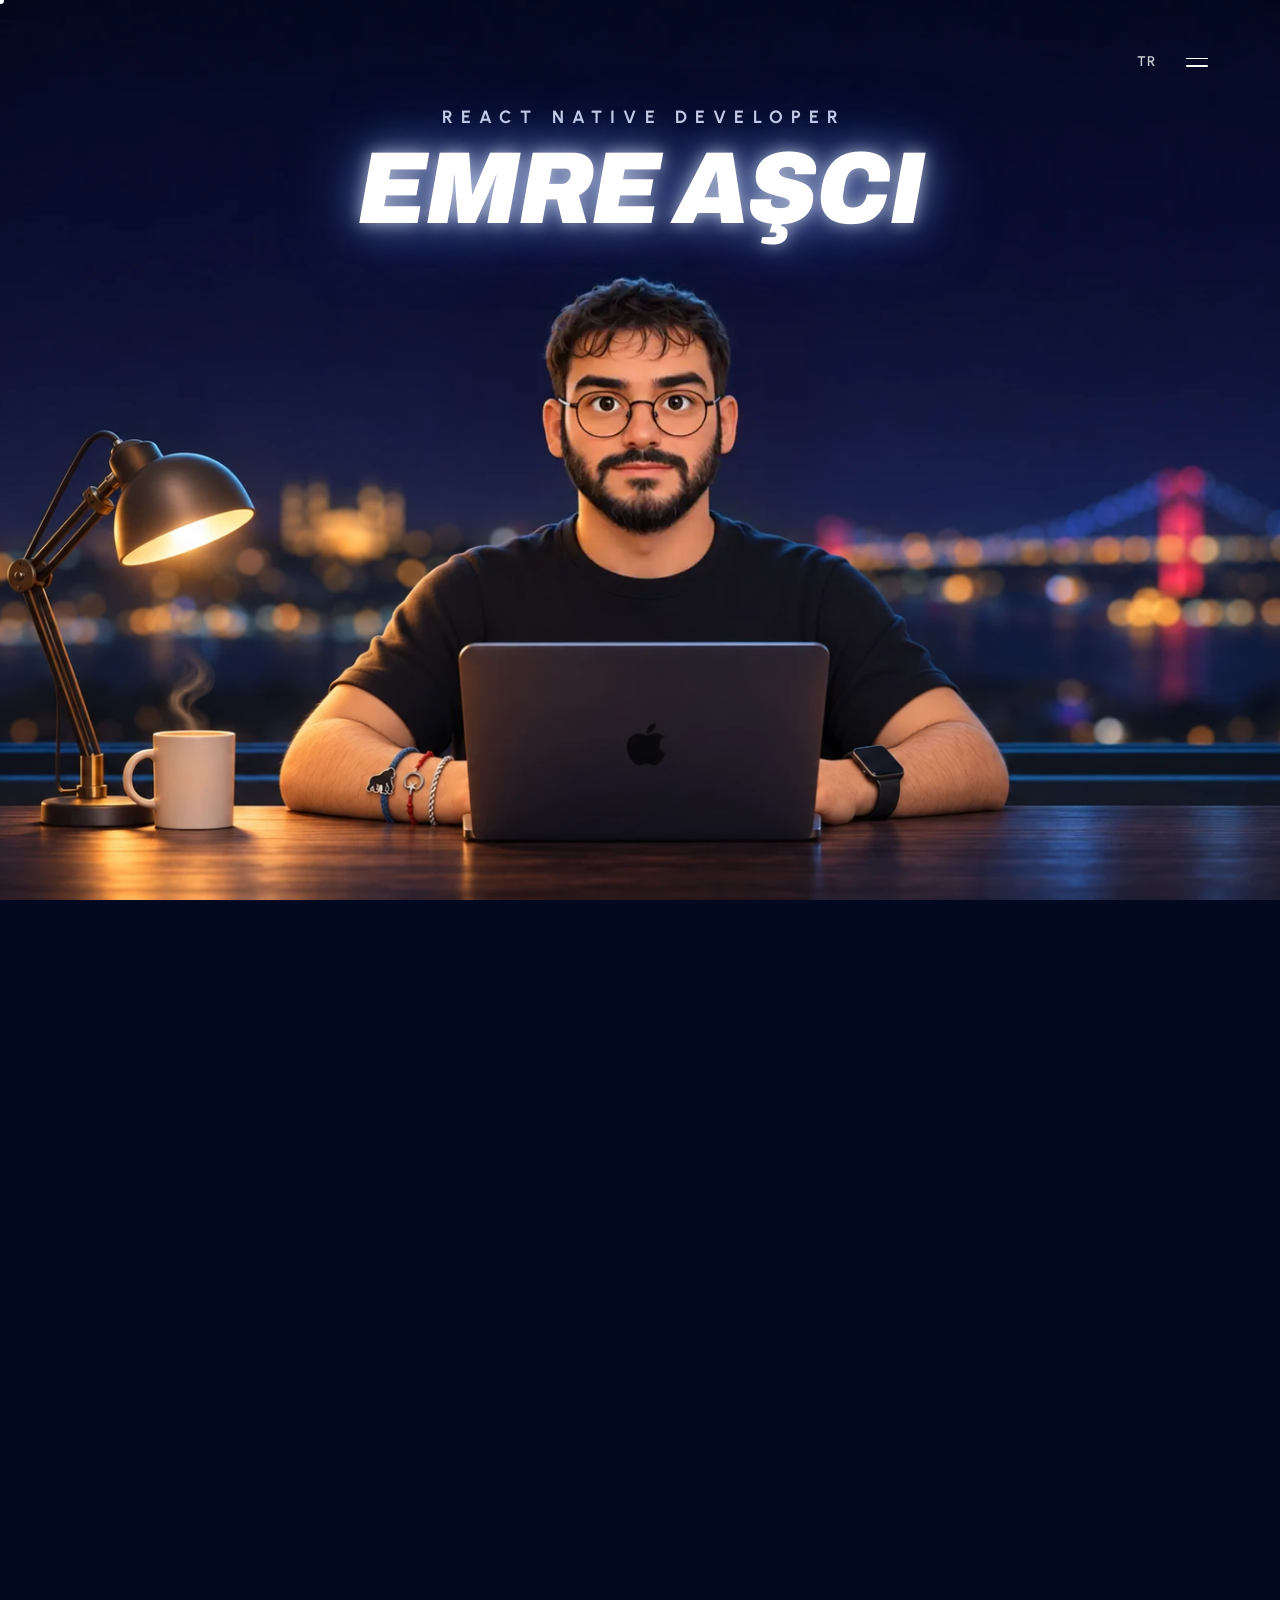
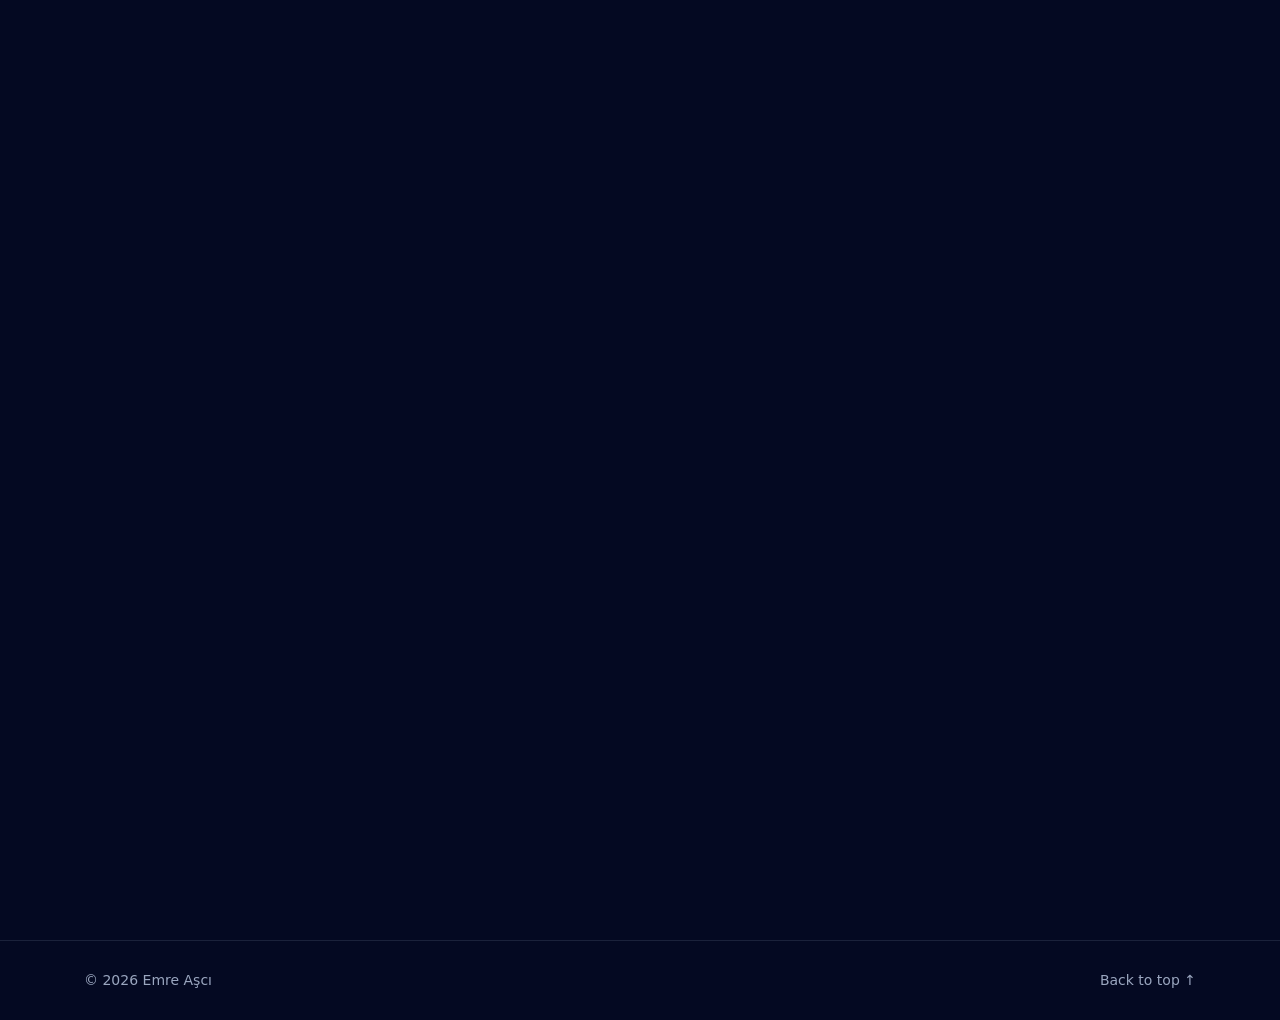
==== commit 0ccefa24: "feat: Cloudflare Web Analytics ile çerezsiz ziyaretçi sayacı Ana sayfa, 404 ve Waddle gizlilik/deste" ====
--- a/index.html
+++ b/index.html
@@ -14,20 +14,22 @@
   <!-- Kaydırma ve bakış kareleri sayfa açılır açılmaz inmeye başlasın (hero.js aynı adresi fetch eder) -->
   <link rel="preload" href="assets/desk/camera.frames" as="fetch" crossorigin media="(prefers-reduced-motion: no-preference)">
   <link rel="preload" href="assets/hero/look.frames" as="fetch" crossorigin media="(pointer: fine) and (prefers-reduced-motion: no-preference)">
-  <link rel="stylesheet" href="css/style.css?v=20261102233619">
-  <link rel="stylesheet" href="css/anim.css?v=20261102233619">
-  <link rel="stylesheet" href="css/hero.css?v=20261102233619">
-  <link rel="stylesheet" href="css/phone-ui.css?v=20261102233619">
+  <link rel="stylesheet" href="css/style.css?v=20261107141832">
+  <link rel="stylesheet" href="css/anim.css?v=20261107141832">
+  <link rel="stylesheet" href="css/hero.css?v=20261107141832">
+  <link rel="stylesheet" href="css/phone-ui.css?v=20261107141832">
   <link rel="preconnect" href="https://fonts.googleapis.com">
   <link rel="preconnect" href="https://fonts.gstatic.com" crossorigin>
   <!-- Kilit saati için yalnız rakamlar: iPhone'daki uzun, dar saat -->
   <link rel="stylesheet" href="https://fonts.googleapis.com/css2?family=Roboto+Flex:opsz,wdth,wght@144,25,500&text=0123456789:&display=swap">
   <link rel="stylesheet" href="https://fonts.googleapis.com/css2?family=Archivo:ital,wdth,wght@1,62..125,900&family=Urbanist:wght@500;600;700&display=swap">
   <script>document.documentElement.classList.replace('no-js', 'js');</script>
-  <script src="js/i18n.js?v=20261102233619" defer></script>
-  <script src="js/main.js?v=20261102233619" defer></script>
-  <script src="js/hero.js?v=20261102233619" defer></script>
-  <script src="js/phone-ui.js?v=20261102233619" defer></script>
+  <script src="js/i18n.js?v=20261107141832" defer></script>
+  <script src="js/main.js?v=20261107141832" defer></script>
+  <script src="js/hero.js?v=20261107141832" defer></script>
+  <script src="js/phone-ui.js?v=20261107141832" defer></script>
+  <!-- Cloudflare Web Analytics: çerezsiz ziyaretçi sayacı -->
+  <script type='module' src='https://static.cloudflareinsights.com/beacon.min.js' data-cf-beacon='{"token": "93e00fd59190427faca7448471e89382"}'></script>
 </head>
 <body>
   <main>
